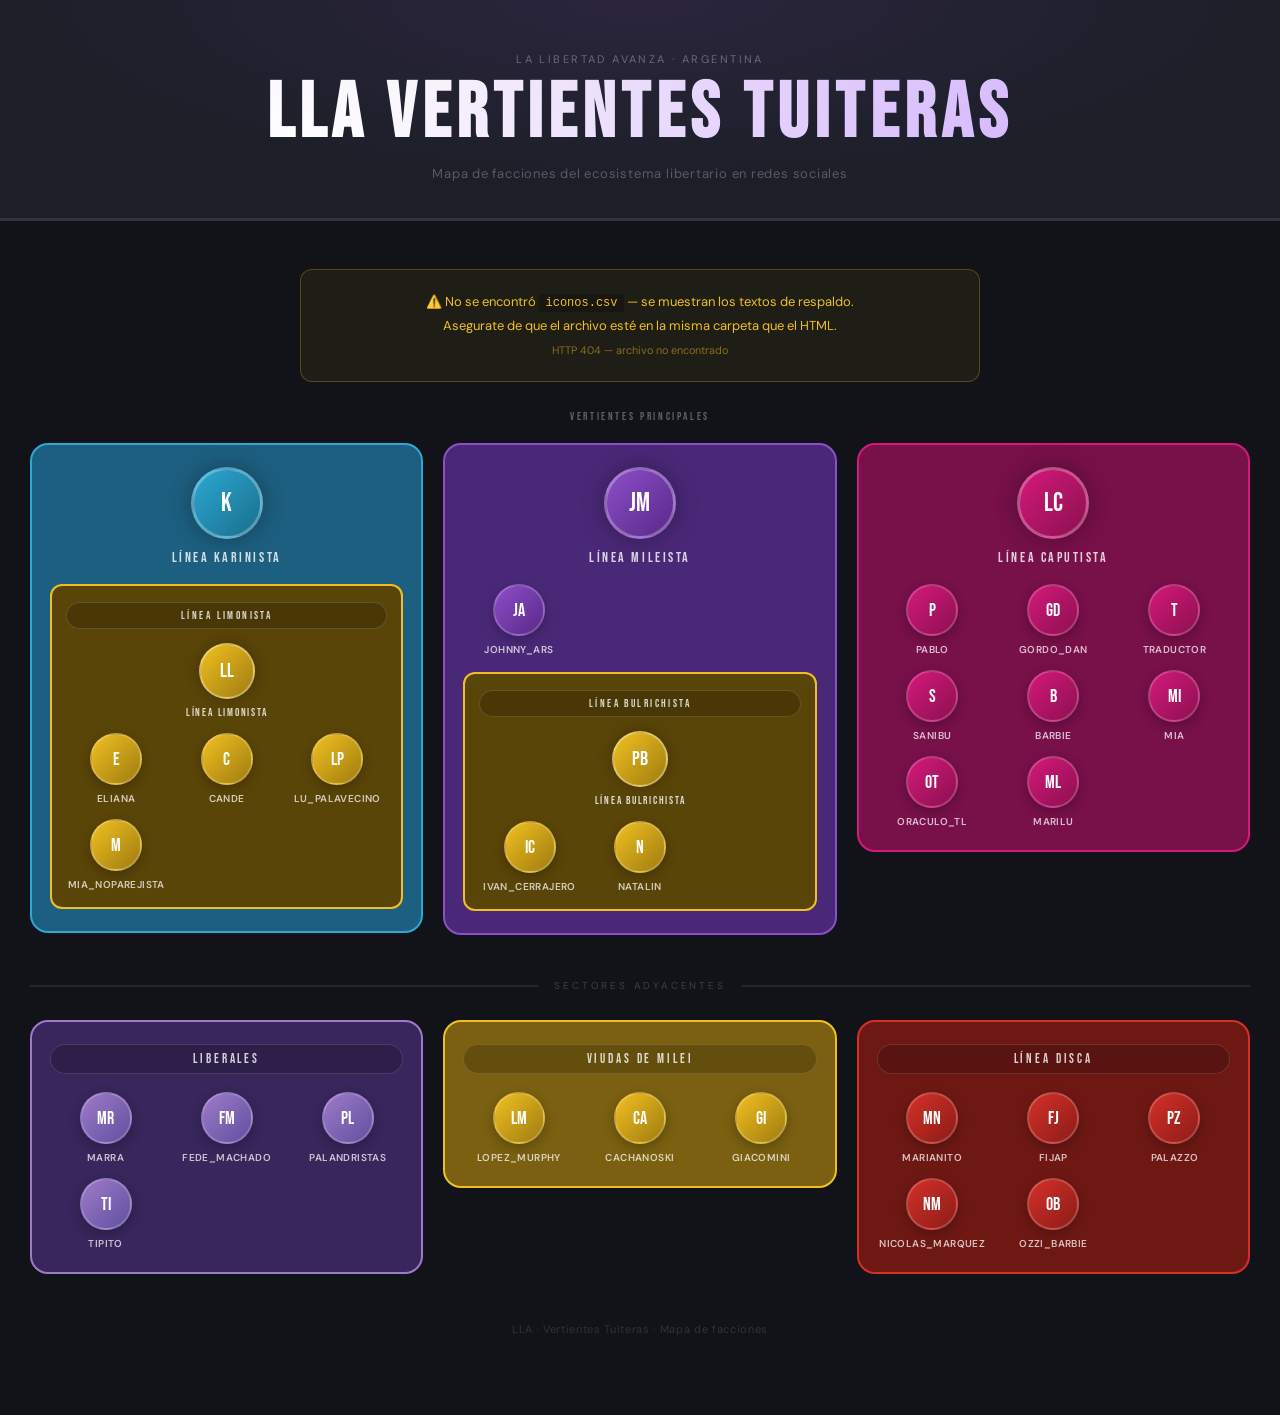
==== index.html @ 863e6ace "cambio de titulo" ====
<!DOCTYPE html>
<html lang="es">
<head>
  <meta charset="UTF-8" />
  <meta name="viewport" content="width=device-width, initial-scale=1.0"/>
  <title>Organigrama LLA</title>
  <link href="https://fonts.googleapis.com/css2?family=Bebas+Neue&family=DM+Sans:wght@400;500;600;700&display=swap" rel="stylesheet"/>
  <style>
    *, *::before, *::after { box-sizing: border-box; margin: 0; padding: 0; }

    :root {
      --blue:    #2BA8D4;
      --purple:  #8B4FC8;
      --pink:    #D4197A;
      --yellow:  #F0C020;
      --lavender:#9E7AC8;
      --red:     #D43028;
      --dark:    #111318;
      --mid:     #1C1F28;
      --light:   #E8ECF2;
      --font-title: 'Bebas Neue', sans-serif;
      --font-body:  'DM Sans', sans-serif;
    }

    html { font-family: var(--font-body); background: var(--dark); color: var(--light); }

    .site-header {
      text-align: center;
      padding: 52px 24px 36px;
      background: var(--mid);
      border-bottom: 3px solid #ffffff18;
      position: relative;
      overflow: hidden;
    }
    .site-header::before {
      content: '';
      position: absolute;
      inset: 0;
      background: radial-gradient(ellipse 70% 120% at 50% 0%, #8B4FC622 0%, transparent 70%);
      pointer-events: none;
    }
    .site-header .eyebrow {
      font-size: 11px;
      letter-spacing: .22em;
      text-transform: uppercase;
      color: #ffffff55;
      margin-bottom: 10px;
    }
    .site-header h1 {
      font-family: var(--font-title);
      font-size: clamp(2.6rem, 6vw, 5rem);
      letter-spacing: .08em;
      line-height: 1;
      background: linear-gradient(135deg, #fff 30%, #c8a0ff 100%);
      -webkit-background-clip: text;
      -webkit-text-fill-color: transparent;
      background-clip: text;
    }
    .site-header .subtitle {
      margin-top: 12px;
      font-size: 13px;
      color: #ffffff44;
      letter-spacing: .06em;
    }

    .org-wrapper {
      max-width: 1260px;
      margin: 0 auto;
      padding: 48px 20px 80px;
    }

    .section-label {
      font-family: var(--font-title);
      font-size: 11px;
      letter-spacing: .24em;
      text-transform: uppercase;
      color: #ffffff55;
      text-align: center;
      margin-bottom: 20px;
    }

    .top-row {
      display: grid;
      grid-template-columns: 1fr 1fr 1fr;
      gap: 20px;
      align-items: start;
      margin-bottom: 8px;
    }

    .panel {
      border-radius: 18px;
      padding: 22px 18px 22px;
      animation: fadeUp .5s ease both;
    }

    @keyframes fadeUp {
      from { opacity: 0; transform: translateY(18px); }
      to   { opacity: 1; transform: translateY(0); }
    }

    .panel--blue    { background: #1D5F80; border: 2px solid #2BA8D4; }
    .panel--purple  { background: #4A2878; border: 2px solid #8B4FC8; }
    .panel--pink    { background: #78104A; border: 2px solid #D4197A; }
    .panel--yellow  { background: #7A6010; border: 2px solid #F0C020; }
    .panel--lavender{ background: #38265C; border: 2px solid #9E7AC8; }
    .panel--red     { background: #6E1814; border: 2px solid #D43028; }

    .leader {
      display: flex;
      flex-direction: column;
      align-items: center;
      margin-bottom: 18px;
    }
    .leader-avatar {
      width: 72px;
      height: 72px;
      border-radius: 50%;
      display: flex;
      align-items: center;
      justify-content: center;
      font-family: var(--font-title);
      font-size: 26px;
      color: #fff;
      margin-bottom: 10px;
      border: 3px solid #ffffff44;
      box-shadow: 0 0 24px #00000055;
      overflow: hidden;
      flex-shrink: 0;
      transition: transform .2s;
    }
    .leader-avatar:hover { transform: scale(1.07); }
    .leader-avatar img { width: 100%; height: 100%; object-fit: cover; display: block; }

    .leader-name {
      font-family: var(--font-title);
      font-size: 14px;
      letter-spacing: .18em;
      text-align: center;
      color: #ffffffcc;
    }

    .panel-title {
      font-family: var(--font-title);
      font-size: 13px;
      letter-spacing: .22em;
      text-transform: uppercase;
      text-align: center;
      padding: 6px 14px;
      border-radius: 100px;
      background: #00000030;
      border: 1px solid #ffffff22;
      margin-bottom: 18px;
      color: #ffffffcc;
    }

    .member-grid {
      display: grid;
      grid-template-columns: repeat(auto-fill, minmax(86px, 1fr));
      gap: 14px 10px;
    }

    .member {
      display: flex;
      flex-direction: column;
      align-items: center;
      gap: 7px;
      cursor: default;
      transition: transform .15s;
    }
    .member:hover { transform: translateY(-3px); }

    .member-avatar {
      width: 52px;
      height: 52px;
      border-radius: 50%;
      display: flex;
      align-items: center;
      justify-content: center;
      font-family: var(--font-title);
      font-size: 18px;
      color: #fff;
      border: 2px solid #ffffff30;
      box-shadow: 0 4px 12px #00000040;
      flex-shrink: 0;
      overflow: hidden;
    }
    .member-avatar img { width: 100%; height: 100%; object-fit: cover; display: block; }

    .member-name {
      font-size: 10px;
      font-weight: 600;
      text-align: center;
      line-height: 1.3;
      text-transform: uppercase;
      letter-spacing: .04em;
      color: #ffffffbb;
    }

    .sub-panel {
      border-radius: 12px;
      padding: 16px 14px;
      margin-top: 16px;
    }
    .sub-panel--yellow { background: #5A4508; border: 2px solid #F0C020; }
    .sub-panel .panel-title { font-size: 11px; margin-bottom: 14px; }

    /* sub-panel leader row */
    .sub-leader {
      display: flex;
      flex-direction: column;
      align-items: center;
      margin-bottom: 14px;
    }
    .sub-leader-avatar {
      width: 56px;
      height: 56px;
      border-radius: 50%;
      display: flex;
      align-items: center;
      justify-content: center;
      font-family: var(--font-title);
      font-size: 20px;
      color: #fff;
      margin-bottom: 7px;
      border: 2px solid #ffffff55;
      box-shadow: 0 0 16px #00000044;
      overflow: hidden;
      flex-shrink: 0;
      transition: transform .2s;
    }
    .sub-leader-avatar:hover { transform: scale(1.07); }
    .sub-leader-avatar img { width: 100%; height: 100%; object-fit: cover; display: block; }
    .sub-leader-name {
      font-family: var(--font-title);
      font-size: 11px;
      letter-spacing: .16em;
      text-align: center;
      color: #ffffffcc;
    }

    .divider {
      display: flex;
      align-items: center;
      gap: 16px;
      margin: 44px 0 28px;
    }
    .divider hr { flex: 1; border: none; border-top: 2px solid #ffffff14; }
    .divider-label { font-size: 10px; letter-spacing: .28em; text-transform: uppercase; color: #ffffff30; white-space: nowrap; }

    .bottom-row {
      display: grid;
      grid-template-columns: 1fr 1fr 1fr;
      gap: 20px;
      align-items: start;
    }

    /* avatar fallback colours */
    .av-blue     { background: linear-gradient(135deg, #2BA8D4, #1A6E8C); }
    .av-purple   { background: linear-gradient(135deg, #8B4FC8, #5A2888); }
    .av-pink     { background: linear-gradient(135deg, #D4197A, #8C1050); }
    .av-yellow   { background: linear-gradient(135deg, #F0C020, #A07C10); }
    .av-lavender { background: linear-gradient(135deg, #9E7AC8, #6050A0); }
    .av-red      { background: linear-gradient(135deg, #D43028, #8C1C18); }

    .tip { text-align: center; font-size: 11px; color: #ffffff22; letter-spacing: .06em; margin-top: 48px; }

    /* ── Status messages ── */
    #loading {
      text-align: center;
      padding: 80px 20px;
      font-size: 14px;
      color: #ffffff44;
      letter-spacing: .1em;
    }
    #error-msg {
      display: none;
      text-align: center;
      padding: 20px 24px;
      font-size: 13px;
      color: #F0C020;
      background: #7A601022;
      border: 1px solid #F0C02044;
      border-radius: 12px;
      margin: 0 auto 28px;
      max-width: 680px;
      line-height: 1.8;
    }
    #error-msg code {
      background: #00000040;
      padding: 2px 6px;
      border-radius: 4px;
      font-family: monospace;
      font-size: 12px;
    }

    @media (max-width: 860px) {
      .top-row, .bottom-row { grid-template-columns: 1fr; }
    }
  </style>
</head>
<body>

<header class="site-header">
  <p class="eyebrow">La Libertad Avanza · Argentina</p>
  <h1>LLA Vertientes Tuiteras</h1>
  <p class="subtitle">Mapa de facciones del ecosistema libertario en redes sociales</p>
</header>

<div class="org-wrapper">
  <div id="loading">Cargando iconos.csv…</div>
  <div id="error-msg"></div>
  <div id="chart" style="display:none"></div>
</div>

<script>
// ══════════════════════════════════════════════════════════
//  ESTRUCTURA DEL ORGANIGRAMA
//  "id" debe coincidir EXACTAMENTE con la columna "id" del CSV
// ══════════════════════════════════════════════════════════
const ORG = {
  top: [
    {
      panelClass: 'panel--blue',
      leader: { id: 'karinista', fallback: 'K', color: 'av-blue' },
      leaderLabel: 'Línea Karinista',
      direct: [],
      subs: [
        {
          title: 'Línea Limonista',
          leader: { id: 'lilia_lemoine', fallback: 'LL', color: 'av-yellow' },
          members: [
            { id: 'eliana',          fallback: 'E',  color: 'av-yellow' },
            { id: 'cande',           fallback: 'C',  color: 'av-yellow' },
            { id: 'lu_palavecino',   fallback: 'LP', color: 'av-yellow' },
            { id: 'mia_noparejista', fallback: 'M',  color: 'av-yellow' },
          ]
        }
      ]
    },
    {
      panelClass: 'panel--purple',
      leader: { id: 'mileista', fallback: 'JM', color: 'av-purple' },
      leaderLabel: 'Línea Mileista',
      direct: [
        { id: 'johnny_ars', fallback: 'JA', color: 'av-purple' },
      ],
      subs: [
        {
          title: 'Línea Bulrichista',
          leader: { id: 'patricia_bullrich', fallback: 'PB', color: 'av-yellow' },
          members: [
            { id: 'ivan_cerrajero', fallback: 'IC', color: 'av-yellow' },
            { id: 'natalin',        fallback: 'N',  color: 'av-yellow' },
          ]
        }
      ]
    },
    {
      panelClass: 'panel--pink',
      leader: { id: 'caputista', fallback: 'LC', color: 'av-pink' },
      leaderLabel: 'Línea Caputista',
      direct: [
        { id: 'pablo',         fallback: 'P',  color: 'av-pink' },
        { id: 'gordo_dan',     fallback: 'GD', color: 'av-pink' },
        { id: 'traductor',     fallback: 'T',  color: 'av-pink' },
        { id: 'sanibu',        fallback: 'S',  color: 'av-pink' },
        { id: 'barbie',        fallback: 'B',  color: 'av-pink' },
        { id: 'mia',           fallback: 'Mi', color: 'av-pink' },
        { id: 'oraculo_tl',    fallback: 'OT', color: 'av-pink' },
        { id: 'marilu',        fallback: 'ML', color: 'av-pink' },
      ],
      subs: []
    }
  ],
  bottom: [
    {
      panelClass: 'panel--lavender',
      title: 'Liberales',
      members: [
        { id: 'marra',        fallback: 'Mr', color: 'av-lavender' },
        { id: 'fede_machado', fallback: 'FM', color: 'av-lavender' },
        { id: 'palandristas', fallback: 'PL', color: 'av-lavender' },
        { id: 'tipito',       fallback: 'Ti', color: 'av-lavender' },
      ]
    },
    {
      panelClass: 'panel--yellow',
      title: 'Viudas de Milei',
      members: [
        { id: 'lopez_murphy', fallback: 'LM', color: 'av-yellow' },
        { id: 'cachanoski',   fallback: 'Ca', color: 'av-yellow' },
        { id: 'giacomini',    fallback: 'Gi', color: 'av-yellow' },
      ]
    },
    {
      panelClass: 'panel--red',
      title: 'Línea Disca',
      members: [
        { id: 'marianito',       fallback: 'Mn', color: 'av-red' },
        { id: 'fijap',           fallback: 'Fj', color: 'av-red' },
        { id: 'palazzo',         fallback: 'Pz', color: 'av-red' },
        { id: 'nicolas_marquez', fallback: 'NM', color: 'av-red' },
        { id: 'ozzi_barbie',     fallback: 'OB', color: 'av-red' },
      ]
    }
  ]
};

// ══════════════════════════════════════════════════════════
//  CSV PARSER
//  Soporta separador coma o punto y coma, y campos con comillas
// ══════════════════════════════════════════════════════════
function parseCSV(text) {
  const lines = text.trim().split(/\r?\n/).filter(Boolean);
  if (lines.length < 2) return {};

  const sep = lines[0].includes(';') ? ';' : ',';
  const clean = s => s.trim().replace(/^["']|["']$/g, '');
  const headers = lines[0].split(sep).map(h => clean(h).toLowerCase());

  const idIdx   = headers.indexOf('id');
  const nameIdx = headers.indexOf('nombre');
  const iconIdx = headers.indexOf('icono');

  if (idIdx === -1) throw new Error('El CSV necesita una columna llamada <code>id</code>');

  const map = {};
  for (let i = 1; i < lines.length; i++) {
    const cols = lines[i].split(sep).map(clean);
    const id = cols[idIdx];
    if (!id) continue;
    map[id] = {
      nombre: nameIdx !== -1 ? cols[nameIdx] : '',
      icono:  iconIdx !== -1 ? cols[iconIdx] : ''
    };
  }
  return map;
}

// ══════════════════════════════════════════════════════════
//  HELPERS DE RENDER
// ══════════════════════════════════════════════════════════
let DATA = {};

function getName(id, fallback) {
  return (DATA[id] && DATA[id].nombre) ? DATA[id].nombre : fallback;
}

function avatarTag(id, fallback, colorClass, isLeader = false) {
  const cls    = isLeader ? 'leader-avatar' : 'member-avatar';
  const entry  = DATA[id];
  const icono  = entry && entry.icono ? entry.icono.trim() : '';

  if (icono) {
    // If image fails to load → show fallback initials
    return `<div class="${cls} ${colorClass}">
      <img src="iconos/${icono}" alt="${fallback}"
        onerror="this.style.display='none'; this.parentElement.innerHTML='${fallback}'"/>
    </div>`;
  }
  return `<div class="${cls} ${colorClass}">${fallback}</div>`;
}

function memberHTML(m) {
  return `
    <div class="member">
      ${avatarTag(m.id, m.fallback, m.color)}
      <div class="member-name">${getName(m.id, m.id)}</div>
    </div>`;
}

function subLeaderAvatarTag(leader) {
  const entry = DATA[leader.id];
  const icono = entry && entry.icono ? entry.icono.trim() : '';
  const cls   = `sub-leader-avatar ${leader.color}`;
  if (icono) {
    return `<div class="${cls}">
      <img src="iconos/${icono}" alt="${leader.fallback}"
        onerror="this.style.display='none'; this.parentElement.innerHTML='${leader.fallback}'"/>
    </div>`;
  }
  return `<div class="${cls}">${leader.fallback}</div>`;
}

function subPanelHTML(sp) {
  const leaderBlock = sp.leader ? `
    <div class="sub-leader">
      ${subLeaderAvatarTag(sp.leader)}
      <div class="sub-leader-name">${getName(sp.leader.id, sp.title)}</div>
    </div>` : '';

  return `
    <div class="sub-panel sub-panel--yellow">
      <div class="panel-title">${sp.title}</div>
      ${leaderBlock}
      <div class="member-grid">${sp.members.map(memberHTML).join('')}</div>
    </div>`;
}

function topPanelHTML(p, delay) {
  const lName = getName(p.leader.id, p.leaderLabel);
  return `
    <div class="panel ${p.panelClass}" style="animation-delay:${delay}s">
      <div class="leader">
        ${avatarTag(p.leader.id, p.leader.fallback, p.leader.color, true)}
        <div class="leader-name">${lName}</div>
      </div>
      ${p.direct.length
        ? `<div class="member-grid" style="margin-bottom:${p.subs.length ? 16 : 0}px">
             ${p.direct.map(memberHTML).join('')}
           </div>`
        : ''}
      ${p.subs.map(subPanelHTML).join('')}
    </div>`;
}

function bottomPanelHTML(p, delay) {
  return `
    <div class="panel ${p.panelClass}" style="animation-delay:${delay}s">
      <div class="panel-title">${p.title}</div>
      <div class="member-grid">${p.members.map(memberHTML).join('')}</div>
    </div>`;
}

function renderChart() {
  const topHTML = ORG.top.map((p, i)    => topPanelHTML(p,    0.05 + i * 0.07)).join('');
  const botHTML = ORG.bottom.map((p, i) => bottomPanelHTML(p, 0.28 + i * 0.07)).join('');

  document.getElementById('chart').innerHTML = `
    <p class="section-label">Vertientes principales</p>
    <div class="top-row">${topHTML}</div>
    <div class="divider"><hr/><span class="divider-label">Sectores adyacentes</span><hr/></div>
    <div class="bottom-row">${botHTML}</div>
    <p class="tip">LLA · Vertientes Tuiteras · Mapa de facciones</p>
  `;

  document.getElementById('chart').style.display   = 'block';
  document.getElementById('loading').style.display = 'none';
}

// ══════════════════════════════════════════════════════════
//  INIT: cargar CSV → renderizar
// ══════════════════════════════════════════════════════════
async function init() {
  try {
    const res = await fetch('iconos.csv');
    if (!res.ok) throw new Error(`HTTP ${res.status} — archivo no encontrado`);
    DATA = parseCSV(await res.text());
  } catch (err) {
    console.warn('CSV no cargado:', err.message);
    DATA = {};
    const el = document.getElementById('error-msg');
    el.innerHTML = `⚠️ No se encontró <code>iconos.csv</code> — se muestran los textos de respaldo.<br>
      Asegurate de que el archivo esté en la misma carpeta que el HTML.<br>
      <small style="opacity:.5">${err.message}</small>`;
    el.style.display = 'block';
  }
  renderChart();
}

init();
</script>
</body>
</html>
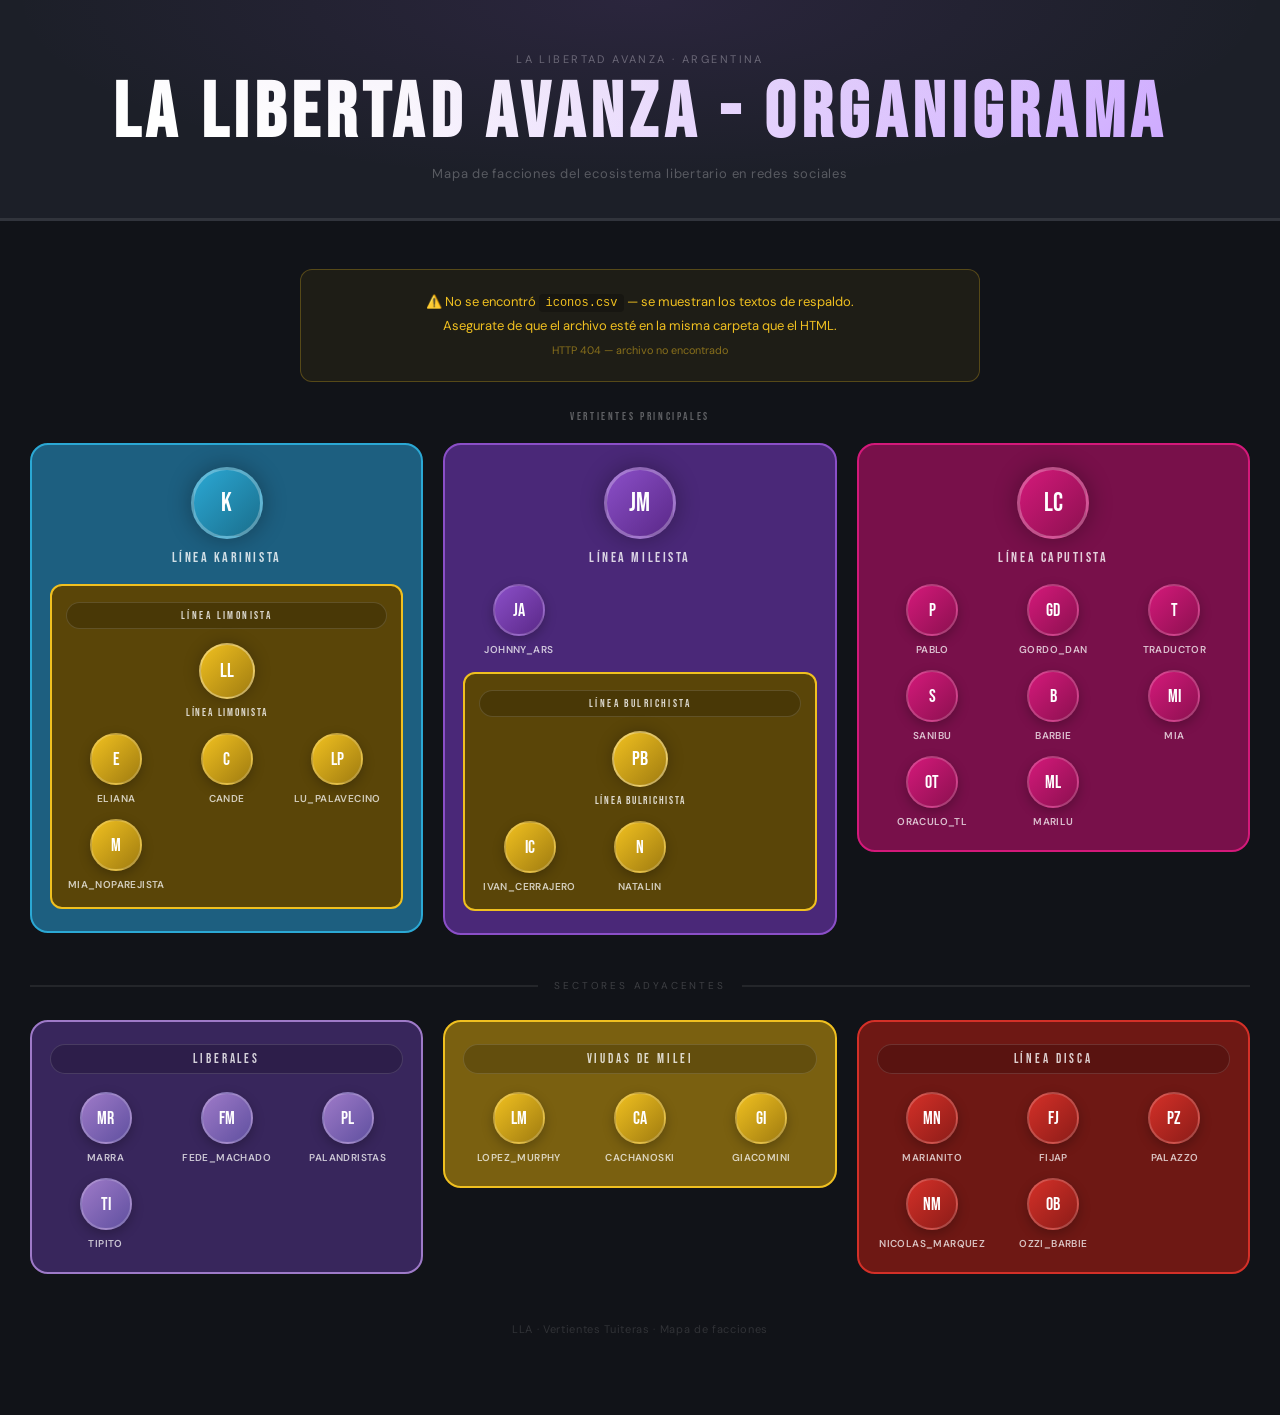
==== commit c6b17c67: "commit" ====
--- a/index.html
+++ b/index.html
@@ -302,7 +302,7 @@
 
 <header class="site-header">
   <p class="eyebrow">La Libertad Avanza · Argentina</p>
-  <h1>LLA Vertientes Tuiteras</h1>
+  <h1>La Libertad Avanza - Organigrama</h1>
   <p class="subtitle">Mapa de facciones del ecosistema libertario en redes sociales</p>
 </header>
 
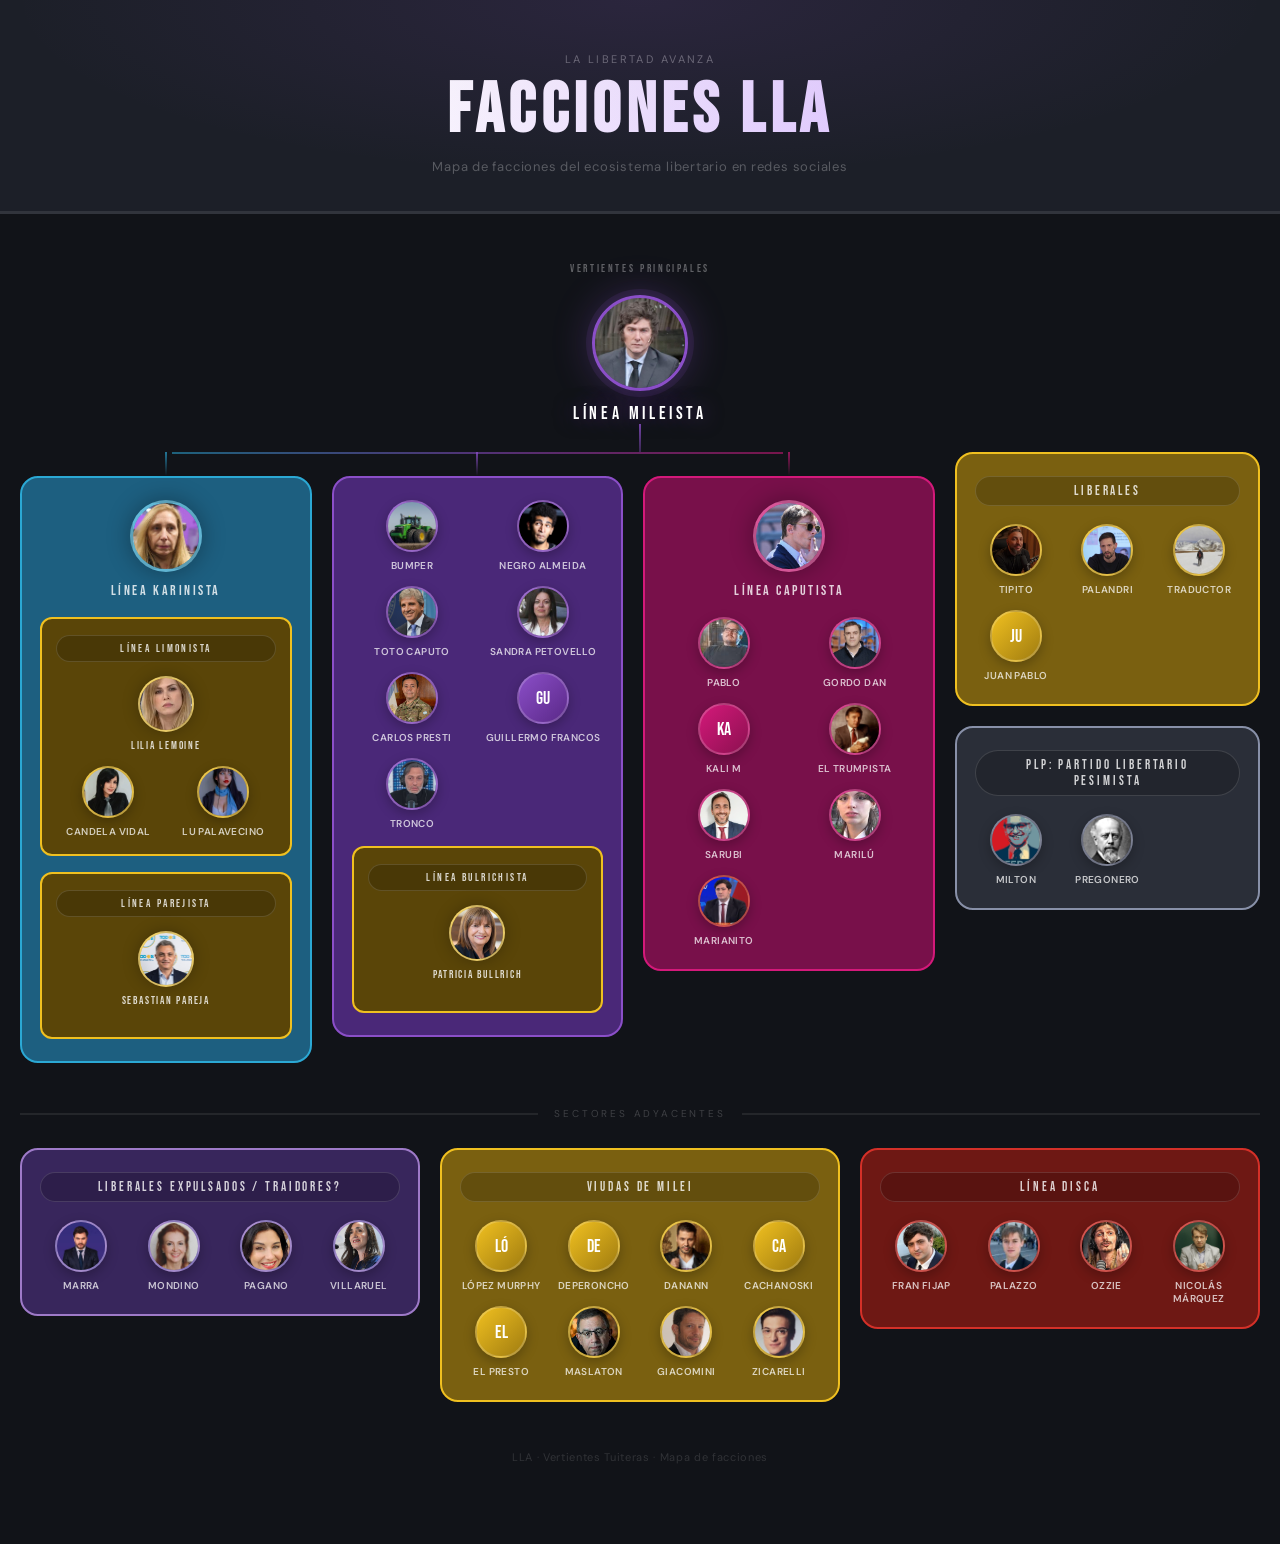
==== commit 4b8a54f5: "update" ====
--- a/index.html
+++ b/index.html
@@ -1,9 +1,9 @@
 <!DOCTYPE html>
 <html lang="es">
 <head>
-  <meta charset="UTF-8" />
+  <meta charset="UTF-8"/>
   <meta name="viewport" content="width=device-width, initial-scale=1.0"/>
-  <title>Organigrama LLA</title>
+  <title>LLA — Vertientes Tuiteras</title>
   <link href="https://fonts.googleapis.com/css2?family=Bebas+Neue&family=DM+Sans:wght@400;500;600;700&display=swap" rel="stylesheet"/>
   <style>
     *, *::before, *::after { box-sizing: border-box; margin: 0; padding: 0; }
@@ -24,6 +24,7 @@
 
     html { font-family: var(--font-body); background: var(--dark); color: var(--light); }
 
+    /* ── HEADER ── */
     .site-header {
       text-align: center;
       padding: 52px 24px 36px;
@@ -48,7 +49,7 @@
     }
     .site-header h1 {
       font-family: var(--font-title);
-      font-size: clamp(2.6rem, 6vw, 5rem);
+      font-size: clamp(2.4rem, 5.5vw, 5rem);
       letter-spacing: .08em;
       line-height: 1;
       background: linear-gradient(135deg, #fff 30%, #c8a0ff 100%);
@@ -63,8 +64,9 @@
       letter-spacing: .06em;
     }
 
+    /* ── WRAPPER ── */
     .org-wrapper {
-      max-width: 1260px;
+      max-width: 1340px;
       margin: 0 auto;
       padding: 48px 20px 80px;
     }
@@ -79,20 +81,101 @@
       margin-bottom: 20px;
     }
 
-    .top-row {
+    /* ══════════════════════════════════════
+       TREE HIERARCHY LAYOUT
+    ══════════════════════════════════════ */
+
+    .tree-root {
+      display: flex;
+      flex-direction: column;
+      align-items: center;
+      position: relative;
+      padding-bottom: 28px;
+      margin-bottom: 0;
+    }
+    .tree-root::after {
+      content: '';
+      position: absolute;
+      bottom: 0;
+      left: 50%;
+      transform: translateX(-50%);
+      width: 2px;
+      height: 28px;
+      background: linear-gradient(to bottom, #8B4FC8cc, #8B4FC855);
+    }
+
+    .root-avatar {
+      width: 96px; height: 96px;
+      border-radius: 50%;
+      display: flex; align-items: center; justify-content: center;
+      font-family: var(--font-title);
+      font-size: 34px; color: #fff;
+      margin-bottom: 12px;
+      border: 3px solid #8B4FC8;
+      box-shadow: 0 0 0 6px #8B4FC820, 0 0 40px #8B4FC855;
+      overflow: hidden; flex-shrink: 0;
+      transition: transform .2s;
+    }
+    .root-avatar:hover { transform: scale(1.05); }
+    .root-avatar img { width: 100%; height: 100%; object-fit: cover; display: block; }
+    .root-name {
+      font-family: var(--font-title);
+      font-size: 18px; letter-spacing: .2em;
+      color: #fff;
+      text-shadow: 0 0 20px #8B4FC888;
+    }
+
+    .top-section {
       display: grid;
-      grid-template-columns: 1fr 1fr 1fr;
+      grid-template-columns: 3fr 1fr;
       gap: 20px;
       align-items: start;
       margin-bottom: 8px;
     }
 
+    .top-main-grid {
+      display: grid;
+      gap: 20px;
+      align-items: start;
+      position: relative;
+    }
+    /* horizontal connector bar — gradient set dynamically by JS */
+    .top-main-grid::before {
+      content: '';
+      position: absolute;
+      top: 0;
+      left: calc(100% / 6);
+      right: calc(100% / 6);
+      height: 2px;
+      z-index: 1;
+    }
+
+    .panel-col-wrap {
+      display: flex;
+      flex-direction: column;
+      align-items: stretch;
+    }
+    .col-drop {
+      width: 2px;
+      height: 24px;
+      margin: 0 auto;
+      flex-shrink: 0;
+    }
+    /* drop line colours for every panel colour */
+    .col-drop--blue     { background: linear-gradient(to bottom, #2BA8D8aa, transparent); }
+    .col-drop--purple   { background: linear-gradient(to bottom, #8B4FC8cc, transparent); }
+    .col-drop--pink     { background: linear-gradient(to bottom, #D4197Aaa, transparent); }
+    .col-drop--yellow   { background: linear-gradient(to bottom, #F0C020aa, transparent); }
+    .col-drop--lavender { background: linear-gradient(to bottom, #9E7AC8aa, transparent); }
+    .col-drop--red      { background: linear-gradient(to bottom, #D43028aa, transparent); }
+    .col-drop--gray     { background: linear-gradient(to bottom, #8890A8aa, transparent); }
+
+    /* ── PANEL ── */
     .panel {
       border-radius: 18px;
-      padding: 22px 18px 22px;
+      padding: 22px 18px;
       animation: fadeUp .5s ease both;
     }
-
     @keyframes fadeUp {
       from { opacity: 0; transform: translateY(18px); }
       to   { opacity: 1; transform: translateY(0); }
@@ -104,7 +187,9 @@
     .panel--yellow  { background: #7A6010; border: 2px solid #F0C020; }
     .panel--lavender{ background: #38265C; border: 2px solid #9E7AC8; }
     .panel--red     { background: #6E1814; border: 2px solid #D43028; }
-
+    .panel--gray    { background: #2A2E38; border: 2px solid #8890A8; }
+
+    /* ── LEADER ── */
     .leader {
       display: flex;
       flex-direction: column;
@@ -112,197 +197,215 @@
       margin-bottom: 18px;
     }
     .leader-avatar {
-      width: 72px;
-      height: 72px;
+      width: 72px; height: 72px;
       border-radius: 50%;
-      display: flex;
-      align-items: center;
-      justify-content: center;
-      font-family: var(--font-title);
-      font-size: 26px;
-      color: #fff;
+      display: flex; align-items: center; justify-content: center;
+      font-family: var(--font-title);
+      font-size: 26px; color: #fff;
       margin-bottom: 10px;
       border: 3px solid #ffffff44;
       box-shadow: 0 0 24px #00000055;
-      overflow: hidden;
-      flex-shrink: 0;
+      overflow: hidden; flex-shrink: 0;
       transition: transform .2s;
     }
     .leader-avatar:hover { transform: scale(1.07); }
     .leader-avatar img { width: 100%; height: 100%; object-fit: cover; display: block; }
-
     .leader-name {
       font-family: var(--font-title);
-      font-size: 14px;
-      letter-spacing: .18em;
-      text-align: center;
-      color: #ffffffcc;
-    }
-
+      font-size: 14px; letter-spacing: .18em;
+      text-align: center; color: #ffffffcc;
+    }
+
+    /* ── PANEL TITLE ── */
     .panel-title {
       font-family: var(--font-title);
-      font-size: 13px;
-      letter-spacing: .22em;
-      text-transform: uppercase;
-      text-align: center;
-      padding: 6px 14px;
-      border-radius: 100px;
-      background: #00000030;
-      border: 1px solid #ffffff22;
-      margin-bottom: 18px;
-      color: #ffffffcc;
-    }
-
+      font-size: 13px; letter-spacing: .22em;
+      text-transform: uppercase; text-align: center;
+      padding: 6px 14px; border-radius: 100px;
+      background: #00000030; border: 1px solid #ffffff22;
+      margin-bottom: 18px; color: #ffffffcc;
+    }
+
+    /* ── MEMBER GRID ── */
     .member-grid {
       display: grid;
-      grid-template-columns: repeat(auto-fill, minmax(86px, 1fr));
+      grid-template-columns: repeat(auto-fill, minmax(80px, 1fr));
       gap: 14px 10px;
     }
-
     .member {
-      display: flex;
-      flex-direction: column;
-      align-items: center;
-      gap: 7px;
+      display: flex; flex-direction: column;
+      align-items: center; gap: 7px;
       cursor: default;
       transition: transform .15s;
     }
     .member:hover { transform: translateY(-3px); }
-
     .member-avatar {
-      width: 52px;
-      height: 52px;
+      width: 52px; height: 52px;
       border-radius: 50%;
-      display: flex;
-      align-items: center;
-      justify-content: center;
-      font-family: var(--font-title);
-      font-size: 18px;
-      color: #fff;
+      display: flex; align-items: center; justify-content: center;
+      font-family: var(--font-title);
+      font-size: 18px; color: #fff;
       border: 2px solid #ffffff30;
       box-shadow: 0 4px 12px #00000040;
-      flex-shrink: 0;
-      overflow: hidden;
+      flex-shrink: 0; overflow: hidden;
     }
     .member-avatar img { width: 100%; height: 100%; object-fit: cover; display: block; }
-
     .member-name {
-      font-size: 10px;
-      font-weight: 600;
-      text-align: center;
-      line-height: 1.3;
-      text-transform: uppercase;
-      letter-spacing: .04em;
+      font-size: 10px; font-weight: 600;
+      text-align: center; line-height: 1.3;
+      text-transform: uppercase; letter-spacing: .04em;
       color: #ffffffbb;
     }
 
+    /* ── SUB-PANEL ── */
     .sub-panel {
-      border-radius: 12px;
-      padding: 16px 14px;
+      border-radius: 12px; padding: 16px 14px;
       margin-top: 16px;
     }
-    .sub-panel--yellow { background: #5A4508; border: 2px solid #F0C020; }
+    .sub-panel--yellow   { background: #5A4508; border: 2px solid #F0C020; }
+    .sub-panel--blue     { background: #154060; border: 2px solid #2BA8D4; }
+    .sub-panel--purple   { background: #2A1848; border: 2px solid #8B4FC8; }
+    .sub-panel--pink     { background: #580830; border: 2px solid #D4197A; }
+    .sub-panel--lavender { background: #281848; border: 2px solid #9E7AC8; }
+    .sub-panel--red      { background: #4E100C; border: 2px solid #D43028; }
+    .sub-panel--gray     { background: #1E2230; border: 2px solid #8890A8; }
     .sub-panel .panel-title { font-size: 11px; margin-bottom: 14px; }
 
-    /* sub-panel leader row */
+    /* sub-panel leader */
     .sub-leader {
-      display: flex;
-      flex-direction: column;
-      align-items: center;
-      margin-bottom: 14px;
+      display: flex; flex-direction: column;
+      align-items: center; margin-bottom: 14px;
     }
     .sub-leader-avatar {
-      width: 56px;
-      height: 56px;
+      width: 56px; height: 56px;
       border-radius: 50%;
-      display: flex;
-      align-items: center;
-      justify-content: center;
-      font-family: var(--font-title);
-      font-size: 20px;
-      color: #fff;
+      display: flex; align-items: center; justify-content: center;
+      font-family: var(--font-title);
+      font-size: 20px; color: #fff;
       margin-bottom: 7px;
       border: 2px solid #ffffff55;
       box-shadow: 0 0 16px #00000044;
-      overflow: hidden;
-      flex-shrink: 0;
+      overflow: hidden; flex-shrink: 0;
       transition: transform .2s;
     }
     .sub-leader-avatar:hover { transform: scale(1.07); }
     .sub-leader-avatar img { width: 100%; height: 100%; object-fit: cover; display: block; }
     .sub-leader-name {
       font-family: var(--font-title);
-      font-size: 11px;
-      letter-spacing: .16em;
-      text-align: center;
-      color: #ffffffcc;
-    }
-
+      font-size: 11px; letter-spacing: .16em;
+      text-align: center; color: #ffffffcc;
+    }
+
+    /* ── DIVIDER ── */
     .divider {
+      display: flex; align-items: center;
+      gap: 16px; margin: 44px 0 28px;
+    }
+    .divider hr { flex: 1; border: none; border-top: 2px solid #ffffff14; }
+    .divider-label {
+      font-size: 10px; letter-spacing: .28em;
+      text-transform: uppercase; color: #ffffff30; white-space: nowrap;
+    }
+
+    /* ── BOTTOM SECTION ── */
+    .bottom-grid {
+      display: grid;
+      column-gap: 20px;
+      row-gap: 0;
+      align-items: start;
+    }
+    .bottom-grid .panel { grid-row: 1; }
+
+    .bridge-strip {
+      grid-row: 2;
       display: flex;
-      align-items: center;
-      gap: 16px;
-      margin: 44px 0 28px;
-    }
-    .divider hr { flex: 1; border: none; border-top: 2px solid #ffffff14; }
-    .divider-label { font-size: 10px; letter-spacing: .28em; text-transform: uppercase; color: #ffffff30; white-space: nowrap; }
-
-    .bottom-row {
-      display: grid;
-      grid-template-columns: 1fr 1fr 1fr;
-      gap: 20px;
-      align-items: start;
-    }
-
-    /* avatar fallback colours */
+      justify-content: center;
+      align-items: flex-start;
+      padding-top: 14px;
+    }
+
+    .bridge-member {
+      display: flex; flex-direction: column;
+      align-items: center; gap: 8px;
+      position: relative;
+    }
+    .bridge-member::before,
+    .bridge-member::after {
+      content: '';
+      position: absolute;
+      top: 26px;
+      width: 60px; height: 2px;
+      opacity: .5;
+    }
+    .bridge-member::before {
+      right: calc(100% - 2px);
+      background: linear-gradient(to left, currentColor, transparent);
+    }
+    .bridge-member::after {
+      left: calc(100% - 2px);
+      background: linear-gradient(to right, currentColor, transparent);
+    }
+
+    .bridge-avatar {
+      width: 58px; height: 58px;
+      border-radius: 50%;
+      display: flex; align-items: center; justify-content: center;
+      font-family: var(--font-title);
+      font-size: 18px; color: #fff;
+      box-shadow: 0 0 0 3px #111318, 0 0 0 5px #ffffff44, 0 6px 18px #00000060;
+      overflow: hidden; flex-shrink: 0;
+    }
+    .bridge-avatar img { width: 100%; height: 100%; object-fit: cover; display: block; }
+    .bridge-label {
+      font-size: 9px; font-weight: 700;
+      text-transform: uppercase; letter-spacing: .08em;
+      color: #ffffff66; text-align: center;
+    }
+    .bridge-name {
+      font-size: 10px; font-weight: 700;
+      text-transform: uppercase; letter-spacing: .04em;
+      color: #ffffffcc; text-align: center;
+      line-height: 1.3;
+    }
+
+    /* ── AVATAR COLOUR CLASSES ── */
     .av-blue     { background: linear-gradient(135deg, #2BA8D4, #1A6E8C); }
     .av-purple   { background: linear-gradient(135deg, #8B4FC8, #5A2888); }
     .av-pink     { background: linear-gradient(135deg, #D4197A, #8C1050); }
     .av-yellow   { background: linear-gradient(135deg, #F0C020, #A07C10); }
     .av-lavender { background: linear-gradient(135deg, #9E7AC8, #6050A0); }
     .av-red      { background: linear-gradient(135deg, #D43028, #8C1C18); }
-
+    .av-gray     { background: linear-gradient(135deg, #6A7088, #3A3E50); }
+
+    /* right column */
+    .right-column { display: flex; flex-direction: column; gap: 20px; }
+
+    /* ── STATUS ── */
     .tip { text-align: center; font-size: 11px; color: #ffffff22; letter-spacing: .06em; margin-top: 48px; }
-
-    /* ── Status messages ── */
-    #loading {
-      text-align: center;
-      padding: 80px 20px;
-      font-size: 14px;
-      color: #ffffff44;
-      letter-spacing: .1em;
-    }
+    #loading { text-align: center; padding: 80px 20px; font-size: 14px; color: #ffffff44; letter-spacing: .1em; }
     #error-msg {
-      display: none;
-      text-align: center;
-      padding: 20px 24px;
-      font-size: 13px;
-      color: #F0C020;
-      background: #7A601022;
-      border: 1px solid #F0C02044;
-      border-radius: 12px;
-      margin: 0 auto 28px;
-      max-width: 680px;
-      line-height: 1.8;
-    }
-    #error-msg code {
-      background: #00000040;
-      padding: 2px 6px;
-      border-radius: 4px;
-      font-family: monospace;
-      font-size: 12px;
-    }
-
-    @media (max-width: 860px) {
-      .top-row, .bottom-row { grid-template-columns: 1fr; }
+      display: none; text-align: center;
+      padding: 20px 24px; font-size: 13px; color: #F0C020;
+      background: #7A601022; border: 1px solid #F0C02044;
+      border-radius: 12px; margin: 0 auto 28px;
+      max-width: 680px; line-height: 1.8;
+    }
+    #error-msg code { background: #00000040; padding: 2px 6px; border-radius: 4px; font-family: monospace; font-size: 12px; }
+
+    /* ── RESPONSIVE ── */
+    @media (max-width: 1000px) {
+      .top-section { grid-template-columns: 1fr; }
+      .top-main-grid { grid-template-columns: 1fr !important; }
+      .bottom-grid { grid-template-columns: 1fr !important; }
+      .bridge-strip { grid-column: 1 !important; }
     }
   </style>
 </head>
 <body>
 
 <header class="site-header">
-  <p class="eyebrow">La Libertad Avanza · Argentina</p>
-  <h1>La Libertad Avanza - Organigrama</h1>
+  <p class="eyebrow">La Libertad Avanza</p>
+  <h1>Facciones LLA</h1>
   <p class="subtitle">Mapa de facciones del ecosistema libertario en redes sociales</p>
 </header>
 
@@ -313,208 +416,264 @@
 </div>
 
 <script>
-// ══════════════════════════════════════════════════════════
-//  ESTRUCTURA DEL ORGANIGRAMA
-//  "id" debe coincidir EXACTAMENTE con la columna "id" del CSV
-// ══════════════════════════════════════════════════════════
-const ORG = {
-  top: [
-    {
-      panelClass: 'panel--blue',
-      leader: { id: 'karinista', fallback: 'K', color: 'av-blue' },
-      leaderLabel: 'Línea Karinista',
-      direct: [],
-      subs: [
-        {
-          title: 'Línea Limonista',
-          leader: { id: 'lilia_lemoine', fallback: 'LL', color: 'av-yellow' },
-          members: [
-            { id: 'eliana',          fallback: 'E',  color: 'av-yellow' },
-            { id: 'cande',           fallback: 'C',  color: 'av-yellow' },
-            { id: 'lu_palavecino',   fallback: 'LP', color: 'av-yellow' },
-            { id: 'mia_noparejista', fallback: 'M',  color: 'av-yellow' },
-          ]
-        }
-      ]
-    },
-    {
-      panelClass: 'panel--purple',
-      leader: { id: 'mileista', fallback: 'JM', color: 'av-purple' },
-      leaderLabel: 'Línea Mileista',
-      direct: [
-        { id: 'johnny_ars', fallback: 'JA', color: 'av-purple' },
-      ],
-      subs: [
-        {
-          title: 'Línea Bulrichista',
-          leader: { id: 'patricia_bullrich', fallback: 'PB', color: 'av-yellow' },
-          members: [
-            { id: 'ivan_cerrajero', fallback: 'IC', color: 'av-yellow' },
-            { id: 'natalin',        fallback: 'N',  color: 'av-yellow' },
-          ]
-        }
-      ]
-    },
-    {
-      panelClass: 'panel--pink',
-      leader: { id: 'caputista', fallback: 'LC', color: 'av-pink' },
-      leaderLabel: 'Línea Caputista',
-      direct: [
-        { id: 'pablo',         fallback: 'P',  color: 'av-pink' },
-        { id: 'gordo_dan',     fallback: 'GD', color: 'av-pink' },
-        { id: 'traductor',     fallback: 'T',  color: 'av-pink' },
-        { id: 'sanibu',        fallback: 'S',  color: 'av-pink' },
-        { id: 'barbie',        fallback: 'B',  color: 'av-pink' },
-        { id: 'mia',           fallback: 'Mi', color: 'av-pink' },
-        { id: 'oraculo_tl',    fallback: 'OT', color: 'av-pink' },
-        { id: 'marilu',        fallback: 'ML', color: 'av-pink' },
-      ],
-      subs: []
-    }
-  ],
-  bottom: [
-    {
-      panelClass: 'panel--lavender',
-      title: 'Liberales',
-      members: [
-        { id: 'marra',        fallback: 'Mr', color: 'av-lavender' },
-        { id: 'fede_machado', fallback: 'FM', color: 'av-lavender' },
-        { id: 'palandristas', fallback: 'PL', color: 'av-lavender' },
-        { id: 'tipito',       fallback: 'Ti', color: 'av-lavender' },
-      ]
-    },
-    {
-      panelClass: 'panel--yellow',
-      title: 'Viudas de Milei',
-      members: [
-        { id: 'lopez_murphy', fallback: 'LM', color: 'av-yellow' },
-        { id: 'cachanoski',   fallback: 'Ca', color: 'av-yellow' },
-        { id: 'giacomini',    fallback: 'Gi', color: 'av-yellow' },
-      ]
-    },
-    {
-      panelClass: 'panel--red',
-      title: 'Línea Disca',
-      members: [
-        { id: 'marianito',       fallback: 'Mn', color: 'av-red' },
-        { id: 'fijap',           fallback: 'Fj', color: 'av-red' },
-        { id: 'palazzo',         fallback: 'Pz', color: 'av-red' },
-        { id: 'nicolas_marquez', fallback: 'NM', color: 'av-red' },
-        { id: 'ozzi_barbie',     fallback: 'OB', color: 'av-red' },
-      ]
-    }
-  ]
+// ════════════════════════════════════════════════════════════════════════
+//  PALETA DE COLORES
+//  Cada clave coincide con la columna "color" del CSV.
+// ════════════════════════════════════════════════════════════════════════
+const COLORS = {
+  blue:    { panel:'panel--blue',    av:'av-blue',    drop:'col-drop--blue',    hex:['#2BA8D4','#1A6E8C'] },
+  purple:  { panel:'panel--purple',  av:'av-purple',  drop:'col-drop--purple',  hex:['#8B4FC8','#5A2888'] },
+  pink:    { panel:'panel--pink',    av:'av-pink',    drop:'col-drop--pink',    hex:['#D4197A','#8C1050'] },
+  yellow:  { panel:'panel--yellow',  av:'av-yellow',  drop:'col-drop--yellow',  hex:['#F0C020','#A07C10'] },
+  lavender:{ panel:'panel--lavender',av:'av-lavender',drop:'col-drop--lavender',hex:['#9E7AC8','#7050A0'] },
+  red:     { panel:'panel--red',     av:'av-red',     drop:'col-drop--red',     hex:['#D43028','#A82018'] },
+  gray:    { panel:'panel--gray',    av:'av-gray',    drop:'col-drop--gray',    hex:['#8890A8','#3A3E50'] },
 };
 
-// ══════════════════════════════════════════════════════════
-//  CSV PARSER
-//  Soporta separador coma o punto y coma, y campos con comillas
-// ══════════════════════════════════════════════════════════
-function parseCSV(text) {
+// ════════════════════════════════════════════════════════════════════════
+//  PARSER CSV  (soporta campos entre comillas con comas internas)
+// ════════════════════════════════════════════════════════════════════════
+function splitCSVLine(line, sep) {
+  const fields = [];
+  let cur = '', inQ = false;
+  for (let i = 0; i < line.length; i++) {
+    const ch = line[i];
+    if (ch === '"') {
+      if (inQ && line[i+1] === '"') { cur += '"'; i++; }
+      else inQ = !inQ;
+    } else if (ch === sep && !inQ) {
+      fields.push(cur.trim());
+      cur = '';
+    } else {
+      cur += ch;
+    }
+  }
+  fields.push(cur.trim());
+  return fields;
+}
+
+function parseCSVRows(text) {
   const lines = text.trim().split(/\r?\n/).filter(Boolean);
-  if (lines.length < 2) return {};
-
-  const sep = lines[0].includes(';') ? ';' : ',';
-  const clean = s => s.trim().replace(/^["']|["']$/g, '');
-  const headers = lines[0].split(sep).map(h => clean(h).toLowerCase());
-
-  const idIdx   = headers.indexOf('id');
-  const nameIdx = headers.indexOf('nombre');
-  const iconIdx = headers.indexOf('icono');
-
-  if (idIdx === -1) throw new Error('El CSV necesita una columna llamada <code>id</code>');
-
-  const map = {};
-  for (let i = 1; i < lines.length; i++) {
-    const cols = lines[i].split(sep).map(clean);
-    const id = cols[idIdx];
-    if (!id) continue;
-    map[id] = {
-      nombre: nameIdx !== -1 ? cols[nameIdx] : '',
-      icono:  iconIdx !== -1 ? cols[iconIdx] : ''
+  if (lines.length < 2) return [];
+  const sep     = lines[0].includes(';') ? ';' : ',';
+  const headers = splitCSVLine(lines[0], sep).map(h => h.toLowerCase().replace(/^["']|["']$/g,''));
+  return lines.slice(1).map(line => {
+    const cols = splitCSVLine(line, sep);
+    const obj  = {};
+    headers.forEach((h, i) => { obj[h] = cols[i] !== undefined ? cols[i] : ''; });
+    return obj;
+  }).filter(r => r.id);
+}
+
+// ════════════════════════════════════════════════════════════════════════
+//  BUILD ORG  —  construye la estructura desde las filas del CSV
+// ════════════════════════════════════════════════════════════════════════
+function buildORG(rows) {
+  // Si no hay columna "tipo" → CSV antiguo, no se puede construir ORG
+  if (!rows.length || !('tipo' in rows[0])) return null;
+
+  const panelDefs  = {};   // id → definición de panel
+  const personaRows = [];
+
+  // 1) Separar paneles y personas
+  for (const r of rows) {
+    if (r.tipo === 'panel') {
+      panelDefs[r.id] = {
+        id: r.id, titulo: r.nombre,
+        seccion: r.seccion, color: r.color || 'purple',
+        panel_padre: r.panel_padre || '',
+        orden: parseInt(r.orden) || 99,
+        leader: null, direct: [], subs: [], bridgeAfter: [],
+      };
+    } else {
+      personaRows.push(r);
+    }
+  }
+
+  let rootInfo = null;
+
+  // 2) Asignar personas a paneles
+  for (const p of personaRows) {
+    if (!p.id) continue;
+    const nombre   = p.nombre || p.id;
+    const fallback = nombre.replace(/\s+/g, '').substring(0, 2).toUpperCase();
+
+    // Persona bridge (conecta dos paneles)
+    if (p.es_bridge === 'si' && p.bridge_entre) {
+      const [leftId, rightId] = p.bridge_entre.split(',').map(s => s.trim());
+      const lc = COLORS[panelDefs[leftId]?.color]  || COLORS.purple;
+      const rc = COLORS[panelDefs[rightId]?.color] || COLORS.purple;
+      const gradStyle = `background:linear-gradient(90deg,${lc.hex[1]} 48%,#111318 50%,${rc.hex[1]} 52%)`;
+
+      const bm = { id: p.id, fallback, colorClass: '', style: gradStyle };
+      const attachTo = panelDefs[leftId] || panelDefs[rightId];
+      if (attachTo) attachTo.bridgeAfter.push(bm);
+      continue;
+    }
+
+    const panel = p.panel ? panelDefs[p.panel] : null;
+    if (!panel) continue;
+
+    const colorKey = p.color || panel.color;
+    const avColor  = COLORS[colorKey]?.av || 'av-purple';
+    const member   = { id: p.id, fallback, color: avColor };
+
+    if (p.es_root === 'si') rootInfo = { member, panelId: p.panel };
+
+    if (p.es_lider === 'si') {
+      panel.leader = member;
+    } else {
+      panel.direct.push(member);
+    }
+  }
+
+  // 3) Construir jerarquía de sub-paneles
+  for (const [, panel] of Object.entries(panelDefs)) {
+    if (panel.panel_padre && panelDefs[panel.panel_padre]) {
+      const color = panel.color || 'yellow';
+      panelDefs[panel.panel_padre].subs.push({
+        title: panel.titulo, color,
+        leader: panel.leader,
+        members: [...panel.direct],
+        orden: panel.orden,
+      });
+    }
+  }
+  for (const p of Object.values(panelDefs)) {
+    p.subs.sort((a, b) => a.orden - b.orden);
+  }
+
+  // 4) Separar por sección
+  const sorted = sec => Object.values(panelDefs)
+    .filter(p => p.seccion === sec && !p.panel_padre)
+    .sort((a, b) => a.orden - b.orden);
+
+  const topPanels    = sorted('top');
+  const rightPanels  = sorted('right');
+  const bottomPanels = sorted('bottom');
+
+  const rootIdx = rootInfo
+    ? Math.max(0, topPanels.findIndex(p => p.id === rootInfo.panelId))
+    : Math.floor(topPanels.length / 2);
+
+  // Gradiente del conector horizontal superior
+  const topGradient = topPanels.length
+    ? topPanels.map((p, i) => {
+        const c   = COLORS[p.color] || COLORS.purple;
+        const pct = topPanels.length === 1 ? '50%'
+                  : `${Math.round(100 * i / (topPanels.length - 1))}%`;
+        return `${c.hex[0]}88 ${pct}`;
+      }).join(', ')
+    : '#8B4FC888 50%';
+
+  // 5) Convertir a formato ORG compatible con las funciones de render
+  const orgTop = topPanels.map(p => {
+    const c = COLORS[p.color] || COLORS.purple;
+    return {
+      panelClass: c.panel,
+      dropClass:  `col-drop col-drop--${p.color}`,
+      leader:     p.leader || { id: p.id, fallback: p.titulo.substring(0,2).toUpperCase(), color: c.av },
+      leaderLabel: p.titulo,
+      direct:     p.direct,
+      subs:       p.subs,
+      bridgeAfter: p.bridgeAfter,
     };
-  }
-  return map;
-}
-
-// ══════════════════════════════════════════════════════════
+  });
+
+  const orgRight = rightPanels.map(p => ({
+    panelClass: (COLORS[p.color] || COLORS.yellow).panel,
+    title:   p.titulo,
+    members: p.direct,
+  }));
+
+  const orgBottom = bottomPanels.map(p => ({
+    panelClass:  (COLORS[p.color] || COLORS.lavender).panel,
+    title:       p.titulo,
+    members:     p.direct,
+    bridgeAfter: p.bridgeAfter,
+  }));
+
+  return { top: orgTop, rightPanels: orgRight, bottom: orgBottom,
+           rootPanelIndex: rootIdx, rootPersona: rootInfo?.member,
+           topGradient };
+}
+
+// ════════════════════════════════════════════════════════════════════════
 //  HELPERS DE RENDER
-// ══════════════════════════════════════════════════════════
+// ════════════════════════════════════════════════════════════════════════
 let DATA = {};
 
 function getName(id, fallback) {
   return (DATA[id] && DATA[id].nombre) ? DATA[id].nombre : fallback;
 }
 
-function avatarTag(id, fallback, colorClass, isLeader = false) {
-  const cls    = isLeader ? 'leader-avatar' : 'member-avatar';
-  const entry  = DATA[id];
-  const icono  = entry && entry.icono ? entry.icono.trim() : '';
-
+function imgTag(id, fallback) {
+  const entry = DATA[id];
+  const icono = entry && entry.icono ? entry.icono.trim() : '';
   if (icono) {
-    // If image fails to load → show fallback initials
-    return `<div class="${cls} ${colorClass}">
-      <img src="iconos/${icono}" alt="${fallback}"
-        onerror="this.style.display='none'; this.parentElement.innerHTML='${fallback}'"/>
-    </div>`;
-  }
-  return `<div class="${cls} ${colorClass}">${fallback}</div>`;
+    const fb = fallback.replace(/'/g, '');
+    return `<img src="iconos/${icono}" alt="${fb}"
+      onerror="this.style.display='none';this.parentElement.innerHTML='${fb}'"/>`;
+  }
+  return fallback;
 }
 
 function memberHTML(m) {
   return `
     <div class="member">
-      ${avatarTag(m.id, m.fallback, m.color)}
+      <div class="member-avatar ${m.color}">${imgTag(m.id, m.fallback)}</div>
       <div class="member-name">${getName(m.id, m.id)}</div>
     </div>`;
 }
 
-function subLeaderAvatarTag(leader) {
-  const entry = DATA[leader.id];
-  const icono = entry && entry.icono ? entry.icono.trim() : '';
-  const cls   = `sub-leader-avatar ${leader.color}`;
-  if (icono) {
-    return `<div class="${cls}">
-      <img src="iconos/${icono}" alt="${leader.fallback}"
-        onerror="this.style.display='none'; this.parentElement.innerHTML='${leader.fallback}'"/>
+function bridgeMemberHTML(m) {
+  const styleAttr = m.style  ? ` style="${m.style}"` : '';
+  const classAttr = m.colorClass
+    ? `class="bridge-avatar ${m.colorClass}"`
+    : 'class="bridge-avatar"';
+  return `
+    <div class="bridge-member" style="color:#ffffff88">
+      <div ${classAttr}${styleAttr}>${imgTag(m.id, m.fallback)}</div>
+      <div class="bridge-name">${getName(m.id, m.id)}</div>
+      <div class="bridge-label">↔ ambas líneas</div>
     </div>`;
-  }
-  return `<div class="${cls}">${leader.fallback}</div>`;
 }
 
 function subPanelHTML(sp) {
+  const colorKey  = sp.color || 'yellow';
   const leaderBlock = sp.leader ? `
     <div class="sub-leader">
-      ${subLeaderAvatarTag(sp.leader)}
+      <div class="sub-leader-avatar ${sp.leader.color}">${imgTag(sp.leader.id, sp.leader.fallback)}</div>
       <div class="sub-leader-name">${getName(sp.leader.id, sp.title)}</div>
     </div>` : '';
-
   return `
-    <div class="sub-panel sub-panel--yellow">
+    <div class="sub-panel sub-panel--${colorKey}">
       <div class="panel-title">${sp.title}</div>
       ${leaderBlock}
       <div class="member-grid">${sp.members.map(memberHTML).join('')}</div>
     </div>`;
 }
 
-function topPanelHTML(p, delay) {
+// isRoot=true → omite el avatar del líder (ya está en tree-root)
+function topPanelHTML(p, delay, isRoot = false) {
   const lName = getName(p.leader.id, p.leaderLabel);
+  const leaderBlock = isRoot ? '' : `
+    <div class="leader">
+      <div class="leader-avatar ${p.leader.color}">${imgTag(p.leader.id, p.leader.fallback)}</div>
+      <div class="leader-name">${lName}</div>
+    </div>`;
   return `
     <div class="panel ${p.panelClass}" style="animation-delay:${delay}s">
-      <div class="leader">
-        ${avatarTag(p.leader.id, p.leader.fallback, p.leader.color, true)}
-        <div class="leader-name">${lName}</div>
-      </div>
-      ${p.direct.length
-        ? `<div class="member-grid" style="margin-bottom:${p.subs.length ? 16 : 0}px">
-             ${p.direct.map(memberHTML).join('')}
-           </div>`
-        : ''}
+      ${leaderBlock}
+      ${p.direct.length ? `
+        <div class="member-grid" style="margin-bottom:${p.subs.length?16:0}px">
+          ${p.direct.map(memberHTML).join('')}
+        </div>` : ''}
       ${p.subs.map(subPanelHTML).join('')}
     </div>`;
 }
 
-function bottomPanelHTML(p, delay) {
+function simplePanelHTML(p, delay) {
   return `
     <div class="panel ${p.panelClass}" style="animation-delay:${delay}s">
       <div class="panel-title">${p.title}</div>
@@ -522,40 +681,148 @@
     </div>`;
 }
 
-function renderChart() {
-  const topHTML = ORG.top.map((p, i)    => topPanelHTML(p,    0.05 + i * 0.07)).join('');
-  const botHTML = ORG.bottom.map((p, i) => bottomPanelHTML(p, 0.28 + i * 0.07)).join('');
-
+function rightColumnHTML(ORG) {
+  return `<div class="right-column">
+    ${ORG.rightPanels.map((p, i) => simplePanelHTML(p, .24 + i * .08)).join('')}
+  </div>`;
+}
+
+function bottomSectionHTML(ORG) {
+  const panels = ORG.bottom;
+  const n = panels.length;
+
+  const panelCells = panels.map((p, i) =>
+    `<div class="panel ${p.panelClass}"
+       style="grid-row:1;grid-column:${i+1};animation-delay:${.3+i*.07}s">
+      <div class="panel-title">${p.title}</div>
+      <div class="member-grid">${p.members.map(memberHTML).join('')}</div>
+    </div>`
+  ).join('');
+
+  let bridgeCells = '';
+  panels.forEach((p, i) => {
+    if (p.bridgeAfter && p.bridgeAfter.length) {
+      bridgeCells += `
+        <div class="bridge-strip" style="grid-column:${i+1}/${i+3}">
+          ${p.bridgeAfter.map(bridgeMemberHTML).join('')}
+        </div>`;
+    }
+  });
+
+  return `<div class="bottom-grid" style="grid-template-columns:repeat(${n},1fr)">
+    ${panelCells}${bridgeCells}
+  </div>`;
+}
+
+// ════════════════════════════════════════════════════════════════════════
+//  RENDER PRINCIPAL
+// ════════════════════════════════════════════════════════════════════════
+function renderChart(ORG) {
+  const rootIdx     = ORG.rootPanelIndex ?? 1;
+  const root        = ORG.top[rootIdx] || ORG.top[0];
+  const rootPersona = ORG.rootPersona || root?.leader;
+  if (!root || !rootPersona) {
+    document.getElementById('loading').textContent = 'No se encontraron paneles en el CSV.';
+    return;
+  }
+
+  const rootName = getName(rootPersona.id, root.leaderLabel);
+  const rootImg  = imgTag(rootPersona.id, rootPersona.fallback);
+
+  const rootHTML = `
+    <div class="tree-root" style="animation:fadeUp .4s ease both">
+      <div class="root-avatar ${rootPersona.color}">${rootImg}</div>
+      <div class="root-name">${rootName}</div>
+    </div>`;
+
+  // Columnas del panel superior + bridge strips
+  const colsHTML = ORG.top.map((p, i) => `
+    <div class="panel-col-wrap" style="grid-row:1;grid-column:${i+1}">
+      <div class="${p.dropClass}"></div>
+      ${topPanelHTML(p, .1 + i * .07, i === rootIdx)}
+    </div>`
+  ).join('');
+
+  let topBridgeCells = '';
+  ORG.top.forEach((p, i) => {
+    if (p.bridgeAfter && p.bridgeAfter.length) {
+      topBridgeCells += `
+        <div class="bridge-strip" style="grid-row:2;grid-column:${i+1}/${i+3}">
+          ${p.bridgeAfter.map(bridgeMemberHTML).join('')}
+        </div>`;
+    }
+  });
+
+  const n = ORG.top.length;
   document.getElementById('chart').innerHTML = `
     <p class="section-label">Vertientes principales</p>
-    <div class="top-row">${topHTML}</div>
+    ${rootHTML}
+    <div class="top-section">
+      <div class="top-main-grid"
+           style="grid-template-columns:repeat(${n},1fr)">
+        ${colsHTML}${topBridgeCells}
+      </div>
+      ${rightColumnHTML(ORG)}
+    </div>
     <div class="divider"><hr/><span class="divider-label">Sectores adyacentes</span><hr/></div>
-    <div class="bottom-row">${botHTML}</div>
+    ${bottomSectionHTML(ORG)}
     <p class="tip">LLA · Vertientes Tuiteras · Mapa de facciones</p>
   `;
 
-  document.getElementById('chart').style.display   = 'block';
+  // Gradiente del conector horizontal (inyectado inline para ser dinámico)
+  const grid = document.querySelector('.top-main-grid');
+  if (grid && ORG.topGradient) {
+    // Ajustar left/right según número de columnas
+    const pct = Math.round(50 / n);
+    grid.style.setProperty('--connector-gradient', `linear-gradient(to right,${ORG.topGradient})`);
+    // Inyectar via ::before usando una hoja de estilos dinámica
+    let styleTag = document.getElementById('dyn-style');
+    if (!styleTag) { styleTag = document.createElement('style'); styleTag.id='dyn-style'; document.head.appendChild(styleTag); }
+    styleTag.textContent = `.top-main-grid::before{background:linear-gradient(to right,${ORG.topGradient});left:calc(100%/${n*2});right:calc(100%/${n*2});}`;
+  }
+
+  document.getElementById('chart').style.display  = 'block';
   document.getElementById('loading').style.display = 'none';
 }
 
-// ══════════════════════════════════════════════════════════
-//  INIT: cargar CSV → renderizar
-// ══════════════════════════════════════════════════════════
+// ════════════════════════════════════════════════════════════════════════
+//  INIT
+// ════════════════════════════════════════════════════════════════════════
 async function init() {
+  let rows = [];
   try {
     const res = await fetch('iconos.csv');
-    if (!res.ok) throw new Error(`HTTP ${res.status} — archivo no encontrado`);
-    DATA = parseCSV(await res.text());
+    if (!res.ok) throw new Error(`HTTP ${res.status}`);
+    rows = parseCSVRows(await res.text());
+
+    // Construir DATA (id → {nombre, icono}) para helpers de render
+    DATA = {};
+    for (const r of rows) {
+      if (r.tipo !== 'panel' && r.id) {
+        DATA[r.id] = { nombre: r.nombre || '', icono: r.icono || '' };
+      }
+    }
   } catch (err) {
     console.warn('CSV no cargado:', err.message);
     DATA = {};
     const el = document.getElementById('error-msg');
-    el.innerHTML = `⚠️ No se encontró <code>iconos.csv</code> — se muestran los textos de respaldo.<br>
-      Asegurate de que el archivo esté en la misma carpeta que el HTML.<br>
+    el.innerHTML = `⚠️ No se encontró <code>iconos.csv</code> — verificá que esté en la misma carpeta.<br>
       <small style="opacity:.5">${err.message}</small>`;
     el.style.display = 'block';
-  }
-  renderChart();
+    document.getElementById('loading').style.display = 'none';
+    return;
+  }
+
+  const ORG = buildORG(rows);
+  if (!ORG) {
+    document.getElementById('error-msg').innerHTML =
+      `⚠️ El CSV usa el formato antiguo. Actualizá <code>iconos.csv</code> con las columnas de estructura (tipo, panel, es_lider, etc.).`;
+    document.getElementById('error-msg').style.display = 'block';
+    document.getElementById('loading').style.display   = 'none';
+    return;
+  }
+
+  renderChart(ORG);
 }
 
 init();
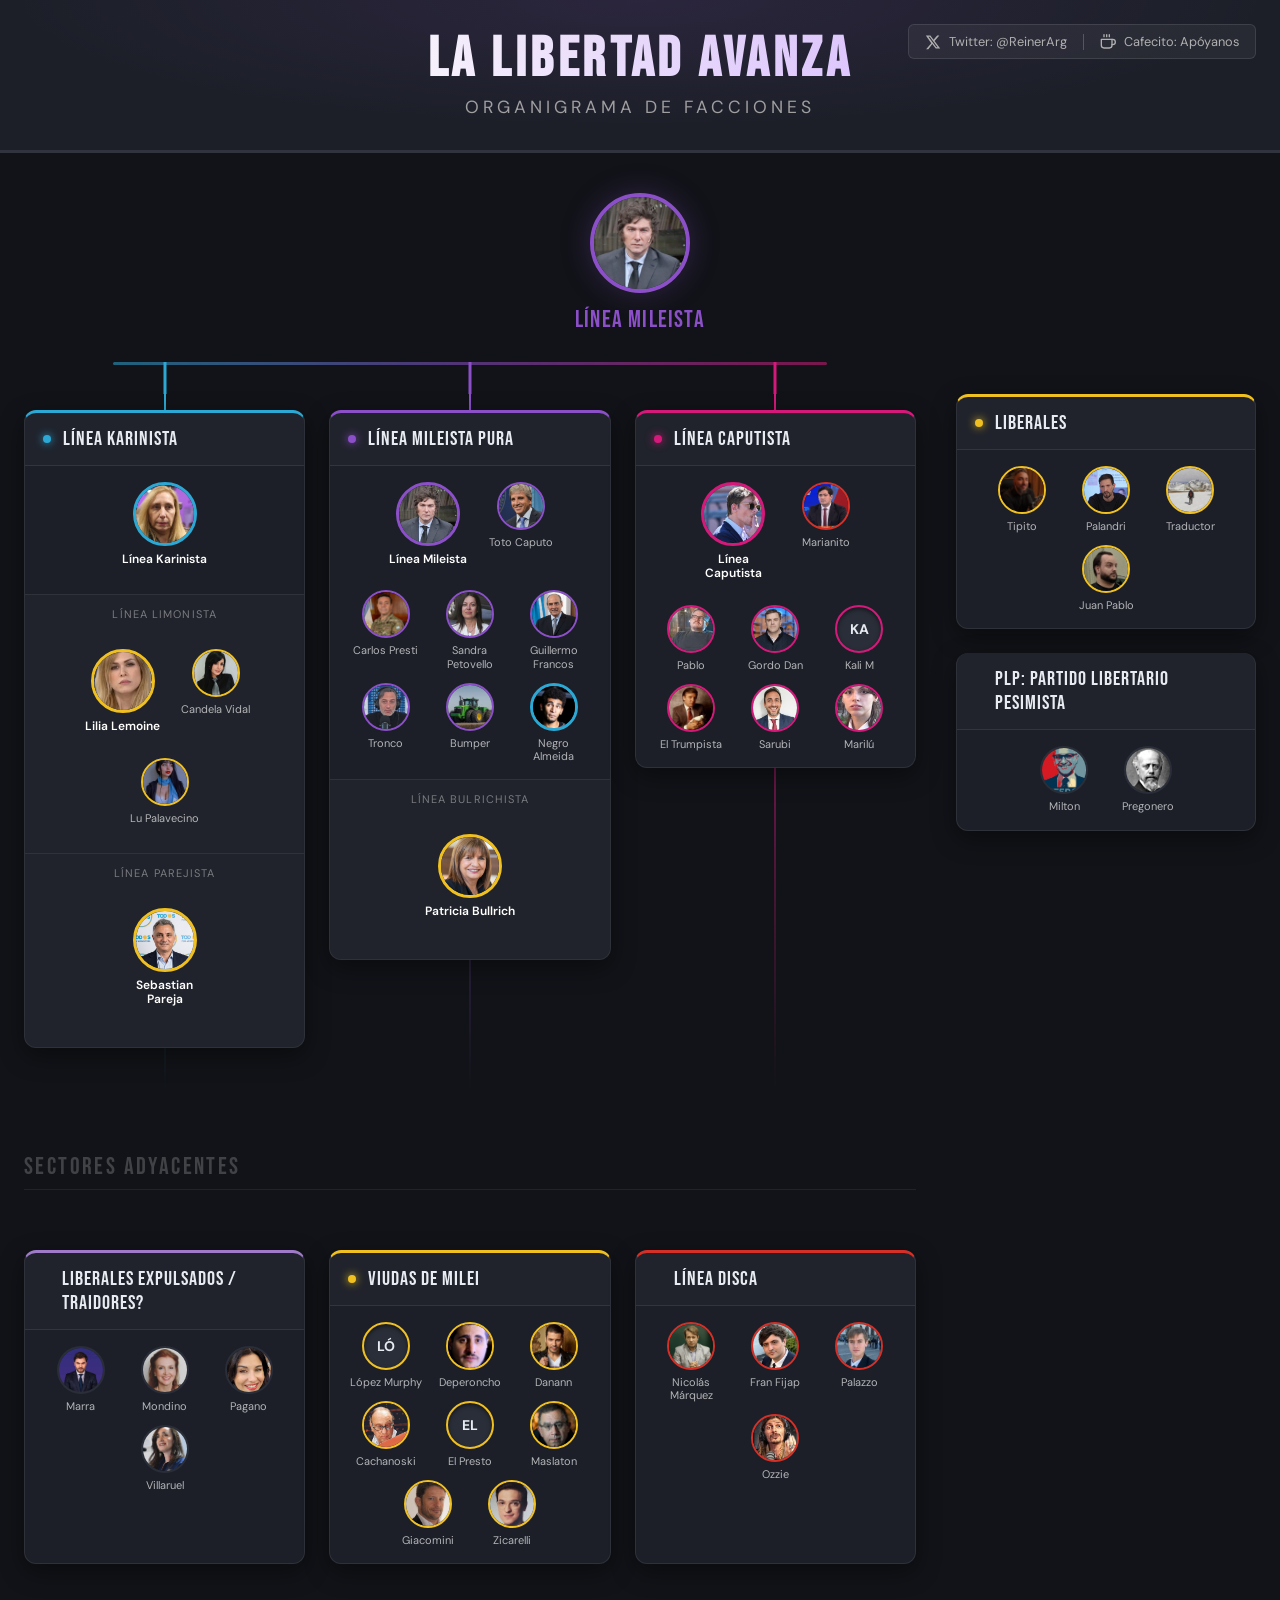
==== commit f5443df8: "update" ====
--- a/index.html
+++ b/index.html
@@ -5,827 +5,34 @@
   <meta name="viewport" content="width=device-width, initial-scale=1.0"/>
   <title>LLA — Vertientes Tuiteras</title>
   <link href="https://fonts.googleapis.com/css2?family=Bebas+Neue&family=DM+Sans:wght@400;500;600;700&display=swap" rel="stylesheet"/>
-  <style>
-    *, *::before, *::after { box-sizing: border-box; margin: 0; padding: 0; }
-
-    :root {
-      --blue:    #2BA8D4;
-      --purple:  #8B4FC8;
-      --pink:    #D4197A;
-      --yellow:  #F0C020;
-      --lavender:#9E7AC8;
-      --red:     #D43028;
-      --dark:    #111318;
-      --mid:     #1C1F28;
-      --light:   #E8ECF2;
-      --font-title: 'Bebas Neue', sans-serif;
-      --font-body:  'DM Sans', sans-serif;
-    }
-
-    html { font-family: var(--font-body); background: var(--dark); color: var(--light); }
-
-    /* ── HEADER ── */
-    .site-header {
-      text-align: center;
-      padding: 52px 24px 36px;
-      background: var(--mid);
-      border-bottom: 3px solid #ffffff18;
-      position: relative;
-      overflow: hidden;
-    }
-    .site-header::before {
-      content: '';
-      position: absolute;
-      inset: 0;
-      background: radial-gradient(ellipse 70% 120% at 50% 0%, #8B4FC622 0%, transparent 70%);
-      pointer-events: none;
-    }
-    .site-header .eyebrow {
-      font-size: 11px;
-      letter-spacing: .22em;
-      text-transform: uppercase;
-      color: #ffffff55;
-      margin-bottom: 10px;
-    }
-    .site-header h1 {
-      font-family: var(--font-title);
-      font-size: clamp(2.4rem, 5.5vw, 5rem);
-      letter-spacing: .08em;
-      line-height: 1;
-      background: linear-gradient(135deg, #fff 30%, #c8a0ff 100%);
-      -webkit-background-clip: text;
-      -webkit-text-fill-color: transparent;
-      background-clip: text;
-    }
-    .site-header .subtitle {
-      margin-top: 12px;
-      font-size: 13px;
-      color: #ffffff44;
-      letter-spacing: .06em;
-    }
-
-    /* ── WRAPPER ── */
-    .org-wrapper {
-      max-width: 1340px;
-      margin: 0 auto;
-      padding: 48px 20px 80px;
-    }
-
-    .section-label {
-      font-family: var(--font-title);
-      font-size: 11px;
-      letter-spacing: .24em;
-      text-transform: uppercase;
-      color: #ffffff55;
-      text-align: center;
-      margin-bottom: 20px;
-    }
-
-    /* ══════════════════════════════════════
-       TREE HIERARCHY LAYOUT
-    ══════════════════════════════════════ */
-
-    .tree-root {
-      display: flex;
-      flex-direction: column;
-      align-items: center;
-      position: relative;
-      padding-bottom: 28px;
-      margin-bottom: 0;
-    }
-    .tree-root::after {
-      content: '';
-      position: absolute;
-      bottom: 0;
-      left: 50%;
-      transform: translateX(-50%);
-      width: 2px;
-      height: 28px;
-      background: linear-gradient(to bottom, #8B4FC8cc, #8B4FC855);
-    }
-
-    .root-avatar {
-      width: 96px; height: 96px;
-      border-radius: 50%;
-      display: flex; align-items: center; justify-content: center;
-      font-family: var(--font-title);
-      font-size: 34px; color: #fff;
-      margin-bottom: 12px;
-      border: 3px solid #8B4FC8;
-      box-shadow: 0 0 0 6px #8B4FC820, 0 0 40px #8B4FC855;
-      overflow: hidden; flex-shrink: 0;
-      transition: transform .2s;
-    }
-    .root-avatar:hover { transform: scale(1.05); }
-    .root-avatar img { width: 100%; height: 100%; object-fit: cover; display: block; }
-    .root-name {
-      font-family: var(--font-title);
-      font-size: 18px; letter-spacing: .2em;
-      color: #fff;
-      text-shadow: 0 0 20px #8B4FC888;
-    }
-
-    .top-section {
-      display: grid;
-      grid-template-columns: 3fr 1fr;
-      gap: 20px;
-      align-items: start;
-      margin-bottom: 8px;
-    }
-
-    .top-main-grid {
-      display: grid;
-      gap: 20px;
-      align-items: start;
-      position: relative;
-    }
-    /* horizontal connector bar — gradient set dynamically by JS */
-    .top-main-grid::before {
-      content: '';
-      position: absolute;
-      top: 0;
-      left: calc(100% / 6);
-      right: calc(100% / 6);
-      height: 2px;
-      z-index: 1;
-    }
-
-    .panel-col-wrap {
-      display: flex;
-      flex-direction: column;
-      align-items: stretch;
-    }
-    .col-drop {
-      width: 2px;
-      height: 24px;
-      margin: 0 auto;
-      flex-shrink: 0;
-    }
-    /* drop line colours for every panel colour */
-    .col-drop--blue     { background: linear-gradient(to bottom, #2BA8D8aa, transparent); }
-    .col-drop--purple   { background: linear-gradient(to bottom, #8B4FC8cc, transparent); }
-    .col-drop--pink     { background: linear-gradient(to bottom, #D4197Aaa, transparent); }
-    .col-drop--yellow   { background: linear-gradient(to bottom, #F0C020aa, transparent); }
-    .col-drop--lavender { background: linear-gradient(to bottom, #9E7AC8aa, transparent); }
-    .col-drop--red      { background: linear-gradient(to bottom, #D43028aa, transparent); }
-    .col-drop--gray     { background: linear-gradient(to bottom, #8890A8aa, transparent); }
-
-    /* ── PANEL ── */
-    .panel {
-      border-radius: 18px;
-      padding: 22px 18px;
-      animation: fadeUp .5s ease both;
-    }
-    @keyframes fadeUp {
-      from { opacity: 0; transform: translateY(18px); }
-      to   { opacity: 1; transform: translateY(0); }
-    }
-
-    .panel--blue    { background: #1D5F80; border: 2px solid #2BA8D4; }
-    .panel--purple  { background: #4A2878; border: 2px solid #8B4FC8; }
-    .panel--pink    { background: #78104A; border: 2px solid #D4197A; }
-    .panel--yellow  { background: #7A6010; border: 2px solid #F0C020; }
-    .panel--lavender{ background: #38265C; border: 2px solid #9E7AC8; }
-    .panel--red     { background: #6E1814; border: 2px solid #D43028; }
-    .panel--gray    { background: #2A2E38; border: 2px solid #8890A8; }
-
-    /* ── LEADER ── */
-    .leader {
-      display: flex;
-      flex-direction: column;
-      align-items: center;
-      margin-bottom: 18px;
-    }
-    .leader-avatar {
-      width: 72px; height: 72px;
-      border-radius: 50%;
-      display: flex; align-items: center; justify-content: center;
-      font-family: var(--font-title);
-      font-size: 26px; color: #fff;
-      margin-bottom: 10px;
-      border: 3px solid #ffffff44;
-      box-shadow: 0 0 24px #00000055;
-      overflow: hidden; flex-shrink: 0;
-      transition: transform .2s;
-    }
-    .leader-avatar:hover { transform: scale(1.07); }
-    .leader-avatar img { width: 100%; height: 100%; object-fit: cover; display: block; }
-    .leader-name {
-      font-family: var(--font-title);
-      font-size: 14px; letter-spacing: .18em;
-      text-align: center; color: #ffffffcc;
-    }
-
-    /* ── PANEL TITLE ── */
-    .panel-title {
-      font-family: var(--font-title);
-      font-size: 13px; letter-spacing: .22em;
-      text-transform: uppercase; text-align: center;
-      padding: 6px 14px; border-radius: 100px;
-      background: #00000030; border: 1px solid #ffffff22;
-      margin-bottom: 18px; color: #ffffffcc;
-    }
-
-    /* ── MEMBER GRID ── */
-    .member-grid {
-      display: grid;
-      grid-template-columns: repeat(auto-fill, minmax(80px, 1fr));
-      gap: 14px 10px;
-    }
-    .member {
-      display: flex; flex-direction: column;
-      align-items: center; gap: 7px;
-      cursor: default;
-      transition: transform .15s;
-    }
-    .member:hover { transform: translateY(-3px); }
-    .member-avatar {
-      width: 52px; height: 52px;
-      border-radius: 50%;
-      display: flex; align-items: center; justify-content: center;
-      font-family: var(--font-title);
-      font-size: 18px; color: #fff;
-      border: 2px solid #ffffff30;
-      box-shadow: 0 4px 12px #00000040;
-      flex-shrink: 0; overflow: hidden;
-    }
-    .member-avatar img { width: 100%; height: 100%; object-fit: cover; display: block; }
-    .member-name {
-      font-size: 10px; font-weight: 600;
-      text-align: center; line-height: 1.3;
-      text-transform: uppercase; letter-spacing: .04em;
-      color: #ffffffbb;
-    }
-
-    /* ── SUB-PANEL ── */
-    .sub-panel {
-      border-radius: 12px; padding: 16px 14px;
-      margin-top: 16px;
-    }
-    .sub-panel--yellow   { background: #5A4508; border: 2px solid #F0C020; }
-    .sub-panel--blue     { background: #154060; border: 2px solid #2BA8D4; }
-    .sub-panel--purple   { background: #2A1848; border: 2px solid #8B4FC8; }
-    .sub-panel--pink     { background: #580830; border: 2px solid #D4197A; }
-    .sub-panel--lavender { background: #281848; border: 2px solid #9E7AC8; }
-    .sub-panel--red      { background: #4E100C; border: 2px solid #D43028; }
-    .sub-panel--gray     { background: #1E2230; border: 2px solid #8890A8; }
-    .sub-panel .panel-title { font-size: 11px; margin-bottom: 14px; }
-
-    /* sub-panel leader */
-    .sub-leader {
-      display: flex; flex-direction: column;
-      align-items: center; margin-bottom: 14px;
-    }
-    .sub-leader-avatar {
-      width: 56px; height: 56px;
-      border-radius: 50%;
-      display: flex; align-items: center; justify-content: center;
-      font-family: var(--font-title);
-      font-size: 20px; color: #fff;
-      margin-bottom: 7px;
-      border: 2px solid #ffffff55;
-      box-shadow: 0 0 16px #00000044;
-      overflow: hidden; flex-shrink: 0;
-      transition: transform .2s;
-    }
-    .sub-leader-avatar:hover { transform: scale(1.07); }
-    .sub-leader-avatar img { width: 100%; height: 100%; object-fit: cover; display: block; }
-    .sub-leader-name {
-      font-family: var(--font-title);
-      font-size: 11px; letter-spacing: .16em;
-      text-align: center; color: #ffffffcc;
-    }
-
-    /* ── DIVIDER ── */
-    .divider {
-      display: flex; align-items: center;
-      gap: 16px; margin: 44px 0 28px;
-    }
-    .divider hr { flex: 1; border: none; border-top: 2px solid #ffffff14; }
-    .divider-label {
-      font-size: 10px; letter-spacing: .28em;
-      text-transform: uppercase; color: #ffffff30; white-space: nowrap;
-    }
-
-    /* ── BOTTOM SECTION ── */
-    .bottom-grid {
-      display: grid;
-      column-gap: 20px;
-      row-gap: 0;
-      align-items: start;
-    }
-    .bottom-grid .panel { grid-row: 1; }
-
-    .bridge-strip {
-      grid-row: 2;
-      display: flex;
-      justify-content: center;
-      align-items: flex-start;
-      padding-top: 14px;
-    }
-
-    .bridge-member {
-      display: flex; flex-direction: column;
-      align-items: center; gap: 8px;
-      position: relative;
-    }
-    .bridge-member::before,
-    .bridge-member::after {
-      content: '';
-      position: absolute;
-      top: 26px;
-      width: 60px; height: 2px;
-      opacity: .5;
-    }
-    .bridge-member::before {
-      right: calc(100% - 2px);
-      background: linear-gradient(to left, currentColor, transparent);
-    }
-    .bridge-member::after {
-      left: calc(100% - 2px);
-      background: linear-gradient(to right, currentColor, transparent);
-    }
-
-    .bridge-avatar {
-      width: 58px; height: 58px;
-      border-radius: 50%;
-      display: flex; align-items: center; justify-content: center;
-      font-family: var(--font-title);
-      font-size: 18px; color: #fff;
-      box-shadow: 0 0 0 3px #111318, 0 0 0 5px #ffffff44, 0 6px 18px #00000060;
-      overflow: hidden; flex-shrink: 0;
-    }
-    .bridge-avatar img { width: 100%; height: 100%; object-fit: cover; display: block; }
-    .bridge-label {
-      font-size: 9px; font-weight: 700;
-      text-transform: uppercase; letter-spacing: .08em;
-      color: #ffffff66; text-align: center;
-    }
-    .bridge-name {
-      font-size: 10px; font-weight: 700;
-      text-transform: uppercase; letter-spacing: .04em;
-      color: #ffffffcc; text-align: center;
-      line-height: 1.3;
-    }
-
-    /* ── AVATAR COLOUR CLASSES ── */
-    .av-blue     { background: linear-gradient(135deg, #2BA8D4, #1A6E8C); }
-    .av-purple   { background: linear-gradient(135deg, #8B4FC8, #5A2888); }
-    .av-pink     { background: linear-gradient(135deg, #D4197A, #8C1050); }
-    .av-yellow   { background: linear-gradient(135deg, #F0C020, #A07C10); }
-    .av-lavender { background: linear-gradient(135deg, #9E7AC8, #6050A0); }
-    .av-red      { background: linear-gradient(135deg, #D43028, #8C1C18); }
-    .av-gray     { background: linear-gradient(135deg, #6A7088, #3A3E50); }
-
-    /* right column */
-    .right-column { display: flex; flex-direction: column; gap: 20px; }
-
-    /* ── STATUS ── */
-    .tip { text-align: center; font-size: 11px; color: #ffffff22; letter-spacing: .06em; margin-top: 48px; }
-    #loading { text-align: center; padding: 80px 20px; font-size: 14px; color: #ffffff44; letter-spacing: .1em; }
-    #error-msg {
-      display: none; text-align: center;
-      padding: 20px 24px; font-size: 13px; color: #F0C020;
-      background: #7A601022; border: 1px solid #F0C02044;
-      border-radius: 12px; margin: 0 auto 28px;
-      max-width: 680px; line-height: 1.8;
-    }
-    #error-msg code { background: #00000040; padding: 2px 6px; border-radius: 4px; font-family: monospace; font-size: 12px; }
-
-    /* ── RESPONSIVE ── */
-    @media (max-width: 1000px) {
-      .top-section { grid-template-columns: 1fr; }
-      .top-main-grid { grid-template-columns: 1fr !important; }
-      .bottom-grid { grid-template-columns: 1fr !important; }
-      .bridge-strip { grid-column: 1 !important; }
-    }
-  </style>
+  <link rel="stylesheet" href="style.css"/>
 </head>
 <body>
 
 <header class="site-header">
-  <p class="eyebrow">La Libertad Avanza</p>
-  <h1>Facciones LLA</h1>
-  <p class="subtitle">Mapa de facciones del ecosistema libertario en redes sociales</p>
+  <div class="header-center">
+    <h1>LA LIBERTAD AVANZA</h1>
+    <p class="subtitle">ORGANIGRAMA DE FACCIONES</p>
+  </div>
+  
+  <div class="header-actions">
+    <a href="https://x.com/ReinerArg" target="_blank" class="action-btn">
+      <svg viewBox="0 0 24 24" width="16" height="16" fill="currentColor"><path d="M18.244 2.25h3.308l-7.227 8.26 8.502 11.24H16.17l-5.214-6.817L4.99 22.75H1.68l7.73-8.835L1.254 2.25H8.08l4.713 6.231zm-1.161 17.52h1.833L7.084 4.126H5.117z"/></svg>
+      Twitter: @ReinerArg
+    </a>
+    <span class="divider"></span>
+    <a href="https://cafecito.app/reinerarg" target="_blank" class="action-btn">
+      <svg viewBox="0 0 24 24" width="16" height="16" fill="none" stroke="currentColor" stroke-width="2" stroke-linecap="round" stroke-linejoin="round"><path d="M18 8h1a4 4 0 0 1 0 8h-1"></path><path d="M2 8h16v9a4 4 0 0 1-4 4H6a4 4 0 0 1-4-4V8z"></path><line x1="6" y1="1" x2="6" y2="4"></line><line x1="10" y1="1" x2="10" y2="4"></line><line x1="14" y1="1" x2="14" y2="4"></line></svg>
+      Cafecito: Apóyanos
+    </a>
+  </div>
 </header>
 
 <div class="org-wrapper">
-  <div id="loading">Cargando iconos.csv…</div>
-  <div id="error-msg"></div>
+  <div id="loading">Cargando datos...</div>
   <div id="chart" style="display:none"></div>
 </div>
 
-<script>
-// ════════════════════════════════════════════════════════════════════════
-//  PALETA DE COLORES
-//  Cada clave coincide con la columna "color" del CSV.
-// ════════════════════════════════════════════════════════════════════════
-const COLORS = {
-  blue:    { panel:'panel--blue',    av:'av-blue',    drop:'col-drop--blue',    hex:['#2BA8D4','#1A6E8C'] },
-  purple:  { panel:'panel--purple',  av:'av-purple',  drop:'col-drop--purple',  hex:['#8B4FC8','#5A2888'] },
-  pink:    { panel:'panel--pink',    av:'av-pink',    drop:'col-drop--pink',    hex:['#D4197A','#8C1050'] },
-  yellow:  { panel:'panel--yellow',  av:'av-yellow',  drop:'col-drop--yellow',  hex:['#F0C020','#A07C10'] },
-  lavender:{ panel:'panel--lavender',av:'av-lavender',drop:'col-drop--lavender',hex:['#9E7AC8','#7050A0'] },
-  red:     { panel:'panel--red',     av:'av-red',     drop:'col-drop--red',     hex:['#D43028','#A82018'] },
-  gray:    { panel:'panel--gray',    av:'av-gray',    drop:'col-drop--gray',    hex:['#8890A8','#3A3E50'] },
-};
-
-// ════════════════════════════════════════════════════════════════════════
-//  PARSER CSV  (soporta campos entre comillas con comas internas)
-// ════════════════════════════════════════════════════════════════════════
-function splitCSVLine(line, sep) {
-  const fields = [];
-  let cur = '', inQ = false;
-  for (let i = 0; i < line.length; i++) {
-    const ch = line[i];
-    if (ch === '"') {
-      if (inQ && line[i+1] === '"') { cur += '"'; i++; }
-      else inQ = !inQ;
-    } else if (ch === sep && !inQ) {
-      fields.push(cur.trim());
-      cur = '';
-    } else {
-      cur += ch;
-    }
-  }
-  fields.push(cur.trim());
-  return fields;
-}
-
-function parseCSVRows(text) {
-  const lines = text.trim().split(/\r?\n/).filter(Boolean);
-  if (lines.length < 2) return [];
-  const sep     = lines[0].includes(';') ? ';' : ',';
-  const headers = splitCSVLine(lines[0], sep).map(h => h.toLowerCase().replace(/^["']|["']$/g,''));
-  return lines.slice(1).map(line => {
-    const cols = splitCSVLine(line, sep);
-    const obj  = {};
-    headers.forEach((h, i) => { obj[h] = cols[i] !== undefined ? cols[i] : ''; });
-    return obj;
-  }).filter(r => r.id);
-}
-
-// ════════════════════════════════════════════════════════════════════════
-//  BUILD ORG  —  construye la estructura desde las filas del CSV
-// ════════════════════════════════════════════════════════════════════════
-function buildORG(rows) {
-  // Si no hay columna "tipo" → CSV antiguo, no se puede construir ORG
-  if (!rows.length || !('tipo' in rows[0])) return null;
-
-  const panelDefs  = {};   // id → definición de panel
-  const personaRows = [];
-
-  // 1) Separar paneles y personas
-  for (const r of rows) {
-    if (r.tipo === 'panel') {
-      panelDefs[r.id] = {
-        id: r.id, titulo: r.nombre,
-        seccion: r.seccion, color: r.color || 'purple',
-        panel_padre: r.panel_padre || '',
-        orden: parseInt(r.orden) || 99,
-        leader: null, direct: [], subs: [], bridgeAfter: [],
-      };
-    } else {
-      personaRows.push(r);
-    }
-  }
-
-  let rootInfo = null;
-
-  // 2) Asignar personas a paneles
-  for (const p of personaRows) {
-    if (!p.id) continue;
-    const nombre   = p.nombre || p.id;
-    const fallback = nombre.replace(/\s+/g, '').substring(0, 2).toUpperCase();
-
-    // Persona bridge (conecta dos paneles)
-    if (p.es_bridge === 'si' && p.bridge_entre) {
-      const [leftId, rightId] = p.bridge_entre.split(',').map(s => s.trim());
-      const lc = COLORS[panelDefs[leftId]?.color]  || COLORS.purple;
-      const rc = COLORS[panelDefs[rightId]?.color] || COLORS.purple;
-      const gradStyle = `background:linear-gradient(90deg,${lc.hex[1]} 48%,#111318 50%,${rc.hex[1]} 52%)`;
-
-      const bm = { id: p.id, fallback, colorClass: '', style: gradStyle };
-      const attachTo = panelDefs[leftId] || panelDefs[rightId];
-      if (attachTo) attachTo.bridgeAfter.push(bm);
-      continue;
-    }
-
-    const panel = p.panel ? panelDefs[p.panel] : null;
-    if (!panel) continue;
-
-    const colorKey = p.color || panel.color;
-    const avColor  = COLORS[colorKey]?.av || 'av-purple';
-    const member   = { id: p.id, fallback, color: avColor };
-
-    if (p.es_root === 'si') rootInfo = { member, panelId: p.panel };
-
-    if (p.es_lider === 'si') {
-      panel.leader = member;
-    } else {
-      panel.direct.push(member);
-    }
-  }
-
-  // 3) Construir jerarquía de sub-paneles
-  for (const [, panel] of Object.entries(panelDefs)) {
-    if (panel.panel_padre && panelDefs[panel.panel_padre]) {
-      const color = panel.color || 'yellow';
-      panelDefs[panel.panel_padre].subs.push({
-        title: panel.titulo, color,
-        leader: panel.leader,
-        members: [...panel.direct],
-        orden: panel.orden,
-      });
-    }
-  }
-  for (const p of Object.values(panelDefs)) {
-    p.subs.sort((a, b) => a.orden - b.orden);
-  }
-
-  // 4) Separar por sección
-  const sorted = sec => Object.values(panelDefs)
-    .filter(p => p.seccion === sec && !p.panel_padre)
-    .sort((a, b) => a.orden - b.orden);
-
-  const topPanels    = sorted('top');
-  const rightPanels  = sorted('right');
-  const bottomPanels = sorted('bottom');
-
-  const rootIdx = rootInfo
-    ? Math.max(0, topPanels.findIndex(p => p.id === rootInfo.panelId))
-    : Math.floor(topPanels.length / 2);
-
-  // Gradiente del conector horizontal superior
-  const topGradient = topPanels.length
-    ? topPanels.map((p, i) => {
-        const c   = COLORS[p.color] || COLORS.purple;
-        const pct = topPanels.length === 1 ? '50%'
-                  : `${Math.round(100 * i / (topPanels.length - 1))}%`;
-        return `${c.hex[0]}88 ${pct}`;
-      }).join(', ')
-    : '#8B4FC888 50%';
-
-  // 5) Convertir a formato ORG compatible con las funciones de render
-  const orgTop = topPanels.map(p => {
-    const c = COLORS[p.color] || COLORS.purple;
-    return {
-      panelClass: c.panel,
-      dropClass:  `col-drop col-drop--${p.color}`,
-      leader:     p.leader || { id: p.id, fallback: p.titulo.substring(0,2).toUpperCase(), color: c.av },
-      leaderLabel: p.titulo,
-      direct:     p.direct,
-      subs:       p.subs,
-      bridgeAfter: p.bridgeAfter,
-    };
-  });
-
-  const orgRight = rightPanels.map(p => ({
-    panelClass: (COLORS[p.color] || COLORS.yellow).panel,
-    title:   p.titulo,
-    members: p.direct,
-  }));
-
-  const orgBottom = bottomPanels.map(p => ({
-    panelClass:  (COLORS[p.color] || COLORS.lavender).panel,
-    title:       p.titulo,
-    members:     p.direct,
-    bridgeAfter: p.bridgeAfter,
-  }));
-
-  return { top: orgTop, rightPanels: orgRight, bottom: orgBottom,
-           rootPanelIndex: rootIdx, rootPersona: rootInfo?.member,
-           topGradient };
-}
-
-// ════════════════════════════════════════════════════════════════════════
-//  HELPERS DE RENDER
-// ════════════════════════════════════════════════════════════════════════
-let DATA = {};
-
-function getName(id, fallback) {
-  return (DATA[id] && DATA[id].nombre) ? DATA[id].nombre : fallback;
-}
-
-function imgTag(id, fallback) {
-  const entry = DATA[id];
-  const icono = entry && entry.icono ? entry.icono.trim() : '';
-  if (icono) {
-    const fb = fallback.replace(/'/g, '');
-    return `<img src="iconos/${icono}" alt="${fb}"
-      onerror="this.style.display='none';this.parentElement.innerHTML='${fb}'"/>`;
-  }
-  return fallback;
-}
-
-function memberHTML(m) {
-  return `
-    <div class="member">
-      <div class="member-avatar ${m.color}">${imgTag(m.id, m.fallback)}</div>
-      <div class="member-name">${getName(m.id, m.id)}</div>
-    </div>`;
-}
-
-function bridgeMemberHTML(m) {
-  const styleAttr = m.style  ? ` style="${m.style}"` : '';
-  const classAttr = m.colorClass
-    ? `class="bridge-avatar ${m.colorClass}"`
-    : 'class="bridge-avatar"';
-  return `
-    <div class="bridge-member" style="color:#ffffff88">
-      <div ${classAttr}${styleAttr}>${imgTag(m.id, m.fallback)}</div>
-      <div class="bridge-name">${getName(m.id, m.id)}</div>
-      <div class="bridge-label">↔ ambas líneas</div>
-    </div>`;
-}
-
-function subPanelHTML(sp) {
-  const colorKey  = sp.color || 'yellow';
-  const leaderBlock = sp.leader ? `
-    <div class="sub-leader">
-      <div class="sub-leader-avatar ${sp.leader.color}">${imgTag(sp.leader.id, sp.leader.fallback)}</div>
-      <div class="sub-leader-name">${getName(sp.leader.id, sp.title)}</div>
-    </div>` : '';
-  return `
-    <div class="sub-panel sub-panel--${colorKey}">
-      <div class="panel-title">${sp.title}</div>
-      ${leaderBlock}
-      <div class="member-grid">${sp.members.map(memberHTML).join('')}</div>
-    </div>`;
-}
-
-// isRoot=true → omite el avatar del líder (ya está en tree-root)
-function topPanelHTML(p, delay, isRoot = false) {
-  const lName = getName(p.leader.id, p.leaderLabel);
-  const leaderBlock = isRoot ? '' : `
-    <div class="leader">
-      <div class="leader-avatar ${p.leader.color}">${imgTag(p.leader.id, p.leader.fallback)}</div>
-      <div class="leader-name">${lName}</div>
-    </div>`;
-  return `
-    <div class="panel ${p.panelClass}" style="animation-delay:${delay}s">
-      ${leaderBlock}
-      ${p.direct.length ? `
-        <div class="member-grid" style="margin-bottom:${p.subs.length?16:0}px">
-          ${p.direct.map(memberHTML).join('')}
-        </div>` : ''}
-      ${p.subs.map(subPanelHTML).join('')}
-    </div>`;
-}
-
-function simplePanelHTML(p, delay) {
-  return `
-    <div class="panel ${p.panelClass}" style="animation-delay:${delay}s">
-      <div class="panel-title">${p.title}</div>
-      <div class="member-grid">${p.members.map(memberHTML).join('')}</div>
-    </div>`;
-}
-
-function rightColumnHTML(ORG) {
-  return `<div class="right-column">
-    ${ORG.rightPanels.map((p, i) => simplePanelHTML(p, .24 + i * .08)).join('')}
-  </div>`;
-}
-
-function bottomSectionHTML(ORG) {
-  const panels = ORG.bottom;
-  const n = panels.length;
-
-  const panelCells = panels.map((p, i) =>
-    `<div class="panel ${p.panelClass}"
-       style="grid-row:1;grid-column:${i+1};animation-delay:${.3+i*.07}s">
-      <div class="panel-title">${p.title}</div>
-      <div class="member-grid">${p.members.map(memberHTML).join('')}</div>
-    </div>`
-  ).join('');
-
-  let bridgeCells = '';
-  panels.forEach((p, i) => {
-    if (p.bridgeAfter && p.bridgeAfter.length) {
-      bridgeCells += `
-        <div class="bridge-strip" style="grid-column:${i+1}/${i+3}">
-          ${p.bridgeAfter.map(bridgeMemberHTML).join('')}
-        </div>`;
-    }
-  });
-
-  return `<div class="bottom-grid" style="grid-template-columns:repeat(${n},1fr)">
-    ${panelCells}${bridgeCells}
-  </div>`;
-}
-
-// ════════════════════════════════════════════════════════════════════════
-//  RENDER PRINCIPAL
-// ════════════════════════════════════════════════════════════════════════
-function renderChart(ORG) {
-  const rootIdx     = ORG.rootPanelIndex ?? 1;
-  const root        = ORG.top[rootIdx] || ORG.top[0];
-  const rootPersona = ORG.rootPersona || root?.leader;
-  if (!root || !rootPersona) {
-    document.getElementById('loading').textContent = 'No se encontraron paneles en el CSV.';
-    return;
-  }
-
-  const rootName = getName(rootPersona.id, root.leaderLabel);
-  const rootImg  = imgTag(rootPersona.id, rootPersona.fallback);
-
-  const rootHTML = `
-    <div class="tree-root" style="animation:fadeUp .4s ease both">
-      <div class="root-avatar ${rootPersona.color}">${rootImg}</div>
-      <div class="root-name">${rootName}</div>
-    </div>`;
-
-  // Columnas del panel superior + bridge strips
-  const colsHTML = ORG.top.map((p, i) => `
-    <div class="panel-col-wrap" style="grid-row:1;grid-column:${i+1}">
-      <div class="${p.dropClass}"></div>
-      ${topPanelHTML(p, .1 + i * .07, i === rootIdx)}
-    </div>`
-  ).join('');
-
-  let topBridgeCells = '';
-  ORG.top.forEach((p, i) => {
-    if (p.bridgeAfter && p.bridgeAfter.length) {
-      topBridgeCells += `
-        <div class="bridge-strip" style="grid-row:2;grid-column:${i+1}/${i+3}">
-          ${p.bridgeAfter.map(bridgeMemberHTML).join('')}
-        </div>`;
-    }
-  });
-
-  const n = ORG.top.length;
-  document.getElementById('chart').innerHTML = `
-    <p class="section-label">Vertientes principales</p>
-    ${rootHTML}
-    <div class="top-section">
-      <div class="top-main-grid"
-           style="grid-template-columns:repeat(${n},1fr)">
-        ${colsHTML}${topBridgeCells}
-      </div>
-      ${rightColumnHTML(ORG)}
-    </div>
-    <div class="divider"><hr/><span class="divider-label">Sectores adyacentes</span><hr/></div>
-    ${bottomSectionHTML(ORG)}
-    <p class="tip">LLA · Vertientes Tuiteras · Mapa de facciones</p>
-  `;
-
-  // Gradiente del conector horizontal (inyectado inline para ser dinámico)
-  const grid = document.querySelector('.top-main-grid');
-  if (grid && ORG.topGradient) {
-    // Ajustar left/right según número de columnas
-    const pct = Math.round(50 / n);
-    grid.style.setProperty('--connector-gradient', `linear-gradient(to right,${ORG.topGradient})`);
-    // Inyectar via ::before usando una hoja de estilos dinámica
-    let styleTag = document.getElementById('dyn-style');
-    if (!styleTag) { styleTag = document.createElement('style'); styleTag.id='dyn-style'; document.head.appendChild(styleTag); }
-    styleTag.textContent = `.top-main-grid::before{background:linear-gradient(to right,${ORG.topGradient});left:calc(100%/${n*2});right:calc(100%/${n*2});}`;
-  }
-
-  document.getElementById('chart').style.display  = 'block';
-  document.getElementById('loading').style.display = 'none';
-}
-
-// ════════════════════════════════════════════════════════════════════════
-//  INIT
-// ════════════════════════════════════════════════════════════════════════
-async function init() {
-  let rows = [];
-  try {
-    const res = await fetch('iconos.csv');
-    if (!res.ok) throw new Error(`HTTP ${res.status}`);
-    rows = parseCSVRows(await res.text());
-
-    // Construir DATA (id → {nombre, icono}) para helpers de render
-    DATA = {};
-    for (const r of rows) {
-      if (r.tipo !== 'panel' && r.id) {
-        DATA[r.id] = { nombre: r.nombre || '', icono: r.icono || '' };
-      }
-    }
-  } catch (err) {
-    console.warn('CSV no cargado:', err.message);
-    DATA = {};
-    const el = document.getElementById('error-msg');
-    el.innerHTML = `⚠️ No se encontró <code>iconos.csv</code> — verificá que esté en la misma carpeta.<br>
-      <small style="opacity:.5">${err.message}</small>`;
-    el.style.display = 'block';
-    document.getElementById('loading').style.display = 'none';
-    return;
-  }
-
-  const ORG = buildORG(rows);
-  if (!ORG) {
-    document.getElementById('error-msg').innerHTML =
-      `⚠️ El CSV usa el formato antiguo. Actualizá <code>iconos.csv</code> con las columnas de estructura (tipo, panel, es_lider, etc.).`;
-    document.getElementById('error-msg').style.display = 'block';
-    document.getElementById('loading').style.display   = 'none';
-    return;
-  }
-
-  renderChart(ORG);
-}
-
-init();
-</script>
+<script type="module" src="app.js"></script>
 </body>
-</html>
+</html>
--- a/style.css
+++ b/style.css
@@ -0,0 +1,288 @@
+
+    *, *::before, *::after { box-sizing: border-box; margin: 0; padding: 0; }
+
+    :root {
+      --blue:    #2BA8D4;
+      --purple:  #8B4FC8;
+      --pink:    #D4197A;
+      --yellow:  #F0C020;
+      --lavender:#9E7AC8;
+      --red:     #D43028;
+      --dark:    #111318;
+      --mid:     #1C1F28;
+      --light:   #E8ECF2;
+      --font-title: 'Bebas Neue', sans-serif;
+      --font-body:  'DM Sans', sans-serif;
+    }
+
+    html { font-family: var(--font-body); background: var(--dark); color: var(--light); }
+
+    /* ── HEADER ── */
+    .site-header {
+      text-align: center;
+      padding: 52px 24px 36px;
+      background: var(--mid);
+      border-bottom: 3px solid #ffffff18;
+      position: relative;
+      overflow: hidden;
+    }
+    .site-header::before {
+      content: '';
+      position: absolute;
+      inset: 0;
+      background: radial-gradient(ellipse 70% 120% at 50% 0%, #8B4FC622 0%, transparent 70%);
+      pointer-events: none;
+    }
+    .site-header .eyebrow {
+      font-size: 11px;
+      letter-spacing: .22em;
+      text-transform: uppercase;
+      color: #ffffff55;
+      margin-bottom: 10px;
+    }
+    .site-header h1 {
+      font-family: var(--font-title);
+      font-size: 3.5rem;
+      letter-spacing: .08em;
+      line-height: 1;
+      background: linear-gradient(135deg, #fff 30%, #c8a0ff 100%);
+      -webkit-background-clip: text;
+      -webkit-text-fill-color: transparent;
+      background-clip: text;
+    }
+    .site-header .subtitle {
+      margin-top: 12px;
+      font-size: 13px;
+      color: #ffffff44;
+      letter-spacing: .06em;
+    }
+
+    /* ── WRAPPER ── */
+    .org-wrapper {
+      max-width: 1340px;
+      margin: 0 auto;
+      padding: 40px 24px 80px;
+      position: relative;
+    }
+
+    /* Etiquetas de Sección */
+    .section-label {
+      font-family: var(--font-title);
+      font-size: 24px;
+      letter-spacing: 0.1em;
+      color: #ffffff33;
+      text-transform: uppercase;
+      margin-bottom: 20px;
+      border-bottom: 1px solid #ffffff11;
+      padding-bottom: 8px;
+    }
+
+    /* ── LAYOUT ── */
+    .org-layout {
+      display: grid;
+      grid-template-columns: 1fr 300px;
+      gap: 40px;
+    }
+    .main-col { display: flex; flex-direction: column; gap: 40px; }
+    .side-col { display: flex; flex-direction: column; }
+
+    /* ── TOP GRID ── */
+    .top-grid {
+      position: relative;
+      display: grid;
+      gap: 24px;
+      margin-bottom: 40px;
+    }
+    .top-connector-h {
+      position: absolute;
+      top: -32px;
+      left: 10%; right: 10%;
+      height: 3px;
+      border-radius: 2px;
+    }
+    .top-connector-v {
+      position: absolute;
+      top: -32px;
+      width: 3px;
+      height: 32px;
+      left: 50%;
+      transform: translateX(-50%);
+    }
+
+    .col-drop {
+      position: relative;
+      display: flex;
+      flex-direction: column;
+      padding-top: 16px;
+    }
+    .col-drop::before {
+      content: '';
+      position: absolute;
+      top: 0; bottom: -20px;
+      left: 50%; width: 2px;
+      transform: translateX(-50%);
+      z-index: 0;
+    }
+    .col-drop--blue::before   { background: linear-gradient(180deg, var(--blue) 0%, transparent 100%); }
+    .col-drop--purple::before { background: linear-gradient(180deg, var(--purple) 0%, transparent 100%); }
+    .col-drop--pink::before   { background: linear-gradient(180deg, var(--pink) 0%, transparent 100%); }
+
+    /* ── PANELES ── */
+    .panel {
+      position: relative;
+      z-index: 1;
+      background: var(--mid);
+      border: 1px solid #ffffff15;
+      border-radius: 12px;
+      box-shadow: 0 8px 24px rgba(0,0,0,0.4);
+      margin-bottom: 24px;
+      overflow: hidden;
+    }
+    .panel-header {
+      padding: 14px 18px;
+      font-family: var(--font-title);
+      font-size: 20px;
+      letter-spacing: .05em;
+      text-transform: uppercase;
+      border-bottom: 1px solid #ffffff15;
+      background: #ffffff05;
+      display: flex;
+      align-items: center;
+      gap: 12px;
+    }
+    .panel-header .dot { width: 8px; height: 8px; border-radius: 50%; }
+
+    .panel--blue   { border-top: 3px solid var(--blue); }
+    .panel--purple { border-top: 3px solid var(--purple); }
+    .panel--pink   { border-top: 3px solid var(--pink); }
+    .panel--yellow { border-top: 3px solid var(--yellow); }
+    .panel--lavender{ border-top: 3px solid var(--lavender); }
+    .panel--red    { border-top: 3px solid var(--red); }
+    .panel--gray   { border-top: 3px solid var(--gray); }
+
+    .panel--blue .dot   { background: var(--blue);   box-shadow: 0 0 8px var(--blue); }
+    .panel--purple .dot { background: var(--purple); box-shadow: 0 0 8px var(--purple); }
+    .panel--pink .dot   { background: var(--pink);   box-shadow: 0 0 8px var(--pink); }
+    .panel--yellow .dot { background: var(--yellow); box-shadow: 0 0 8px var(--yellow); }
+
+    .panel-body { padding: 16px; display: flex; flex-wrap: wrap; gap: 12px; justify-content: center; }
+
+    /* Sub-paneles */
+    .sub-panel { background: #ffffff04; border-top: 1px solid #ffffff11; padding: 12px; }
+    .sub-panel-title { font-size: 11px; text-transform: uppercase; letter-spacing: .1em; color: #ffffff66; margin-bottom: 12px; text-align: center; }
+
+    /* ── AVATARES ── */
+    .member { display: flex; flex-direction: column; align-items: center; gap: 6px; width: 72px; text-align: center; }
+    .member-avatar {
+      width: 48px; height: 48px;
+      border-radius: 50%;
+      background: #2a2e38;
+      display: flex; align-items: center; justify-content: center;
+      font-weight: 700; font-size: 14px;
+      border: 2px solid transparent;
+      overflow: hidden;
+      box-shadow: inset 0 2px 4px rgba(0,0,0,0.5);
+    }
+    .member-avatar img { width: 100%; height: 100%; object-fit: cover; }
+    .member span { font-size: 11px; color: #ffffffaa; line-height: 1.2; }
+
+    .av-blue   { border-color: var(--blue); }
+    .av-purple { border-color: var(--purple); }
+    .av-pink   { border-color: var(--pink); }
+    .av-yellow { border-color: var(--yellow); }
+    .av-red    { border-color: var(--red); }
+
+    /* Simpatía (Bordes especiales) */
+    .member-avatar.sympathy-karinista { border: 3px solid var(--blue) !important; }
+    .member-avatar.sympathy-mileista   { border: 3px solid var(--purple) !important; }
+    .member-avatar.sympathy-caputista  { border: 3px solid var(--pink) !important; }
+
+    /* Líder */
+    .leader-member { width: 90px; margin-bottom: 12px; }
+    .leader-member .member-avatar { width: 64px; height: 64px; border-width: 3px; font-size: 20px; }
+    .leader-member span { font-weight: 600; color: #fff; font-size: 12px; }
+
+    /* ROOT NODE (Milei) */
+    .root-row { display: flex; justify-content: center; margin-bottom: 60px; }
+    .root-node { display: flex; flex-direction: column; align-items: center; gap: 12px; position: relative; z-index: 2; }
+    .root-node .member-avatar {
+      width: 100px; height: 100px;
+      border: 4px solid var(--purple); /* CAMBIO: Borde Violeta */
+      box-shadow: 0 0 30px #8B4FC844;
+      font-size: 32px;
+    }
+    .root-node span { font-family: var(--font-title); font-size: 24px; letter-spacing: .05em; color: var(--purple); }
+
+    /* Grillas */
+    .bottom-grid { display: grid; grid-template-columns: repeat(auto-fit, minmax(280px, 1fr)); gap: 24px; }
+
+    #loading { text-align: center; padding: 100px; opacity: 0.5; }
+
+    @media (max-width: 1024px) {
+      .org-layout { grid-template-columns: 1fr; }
+      .top-grid { grid-template-columns: 1fr !important; }
+      .top-connector-h { display: none; }
+    }
+
+    .site-header {
+  position: relative;
+  text-align: center;
+  padding: 2rem 1rem;
+}
+
+.site-header h1 {
+  margin: 0;
+  /* Mantiene tu fuente Bebas Neue y colores actuales */
+}
+
+.site-header .subtitle {
+  text-transform: uppercase;
+  letter-spacing: 4px; /* Logra el efecto espaciado de la imagen */
+  font-family: 'DM Sans', sans-serif;
+  font-size: 0.85rem;
+  color: #a0a0a0; 
+  margin-top: 0.5rem;
+}
+
+.header-actions {
+  position: absolute;
+  top: 1.5rem;
+  right: 1.5rem;
+  display: flex;
+  align-items: center;
+  background: rgba(255, 255, 255, 0.05);
+  border: 1px solid rgba(255, 255, 255, 0.1);
+  border-radius: 6px;
+  padding: 0.5rem 1rem;
+  gap: 1rem;
+}
+
+.action-btn {
+  display: flex;
+  align-items: center;
+  gap: 0.5rem;
+  color: #b0b0b0;
+  text-decoration: none;
+  font-family: 'DM Sans', sans-serif;
+  font-size: 0.8rem;
+  transition: color 0.2s;
+}
+
+.action-btn:hover {
+  color: #ffffff;
+}
+
+.header-actions .divider {
+  width: 1px;
+  height: 16px;
+  background: rgba(255, 255, 255, 0.2);
+}
+
+.site-header .subtitle {
+  font-size: 1.1rem; /* Aumentado para que no se vea chiquito */
+  letter-spacing: 4px;
+  text-transform: uppercase;
+  font-family: 'DM Sans', sans-serif;
+  color: #a0a0a0; 
+  margin-top: 0.5rem;
+}
